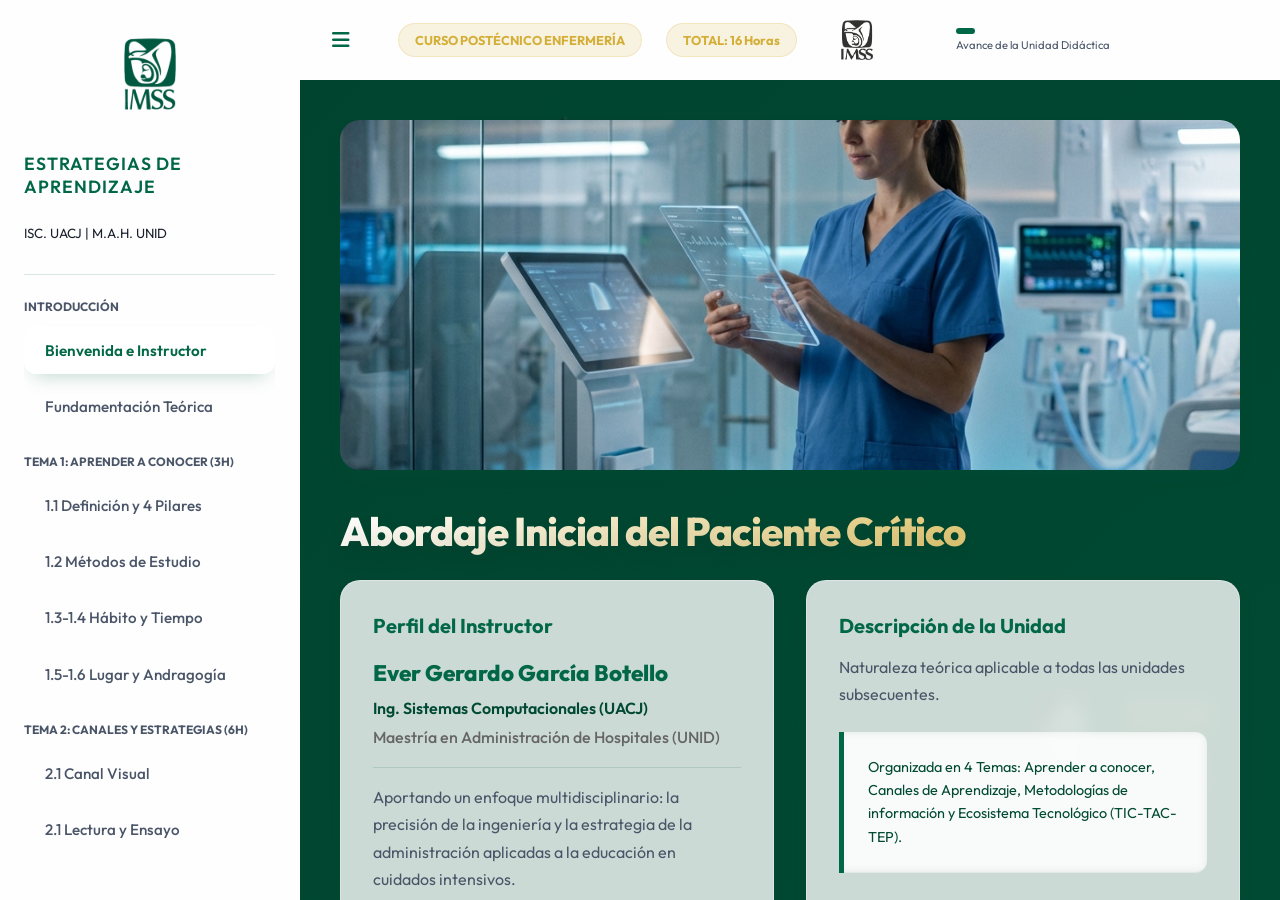
==== index.html @ ceddfb44 "Initial commit" ====
<!DOCTYPE html>
<html lang="es">

<head>
    <meta charset="UTF-8">
    <meta name="viewport" content="width=device-width, initial-scale=1.0">
    <title>Estrategias de Aprendizaje - IMSS - Ingeniería & Salud</title>
    <link rel="preconnect" href="https://fonts.googleapis.com">
    <link rel="preconnect" href="https://fonts.gstatic.com" crossorigin>
    <link href="https://fonts.googleapis.com/css2?family=Outfit:wght@300;400;500;600;700&display=swap" rel="stylesheet">
    <link rel="stylesheet" href="https://cdnjs.cloudflare.com/ajax/libs/font-awesome/6.5.1/css/all.min.css">
    <link rel="stylesheet" href="style.css">
</head>

<body>
    <div class="dashboard">
        <!-- Sidebar Navigation -->
        <aside>
            <div class="brand">
                <div style="margin-bottom: 1.5rem; text-align: center;">
                    <img src="assets/logoimss.png" alt="Logo IMSS" style="max-width: 100px; height: auto;">
                </div>
                <h2>Estrategias de Aprendizaje</h2>
                <small>ISC. UACJ | M.A.H. UNID</small>
            </div>
            <nav class="nav-menu">
                <div class="nav-group">
                    <span class="nav-group-title">Introducción</span>
                    <a href="#" class="nav-item active" onclick="showSection('welcome')">Bienvenida e Instructor</a>
                    <a href="#" class="nav-item" onclick="showSection('fundament')">Fundamentación Teórica</a>
                </div>

                <div class="nav-group">
                    <span class="nav-group-title">Tema 1: Aprender a Conocer (3h)</span>
                    <a href="#" class="nav-item" onclick="showSection('t1-1')">1.1 Definición y 4 Pilares</a>
                    <a href="#" class="nav-item" onclick="showSection('t1-2')">1.2 Métodos de Estudio</a>
                    <a href="#" class="nav-item" onclick="showSection('t1-3')">1.3-1.4 Hábito y Tiempo</a>
                    <a href="#" class="nav-item" onclick="showSection('t1-5')">1.5-1.6 Lugar y Andragogía</a>
                </div>

                <div class="nav-group">
                    <span class="nav-group-title">Tema 2: Canales y Estrategias (6h)</span>
                    <a href="#" class="nav-item" onclick="showSection('t2-1')">2.1 Canal Visual</a>
                    <a href="#" class="nav-item" onclick="showSection('t2-1-reading')">2.1 Lectura y Ensayo</a>
                    <a href="#" class="nav-item" onclick="showSection('t2-2')">2.2 Canal Auditivo</a>
                    <a href="#" class="nav-item" onclick="showSection('t2-3')">2.3 Canal Kinestésico</a>
                </div>

                <div class="nav-group">
                    <span class="nav-group-title">Tema 3: Metodologías (3h)</span>
                    <a href="#" class="nav-item" onclick="showSection('t3-1')">3.1 - 3.3 PQRST, PNI, SQA</a>
                    <a href="#" class="nav-item" onclick="showSection('t3-4')">3.4 - 3.5 Organizadores</a>
                </div>

                <div class="nav-group">
                    <span class="nav-group-title">Tema 4: Tecnologías (4h)</span>
                    <a href="#" class="nav-item" onclick="showSection('t4-1')">4.1 TIC: Infraestructura</a>
                    <a href="#" class="nav-item" onclick="showSection('t4-2')">4.2 TAC: Conocimiento</a>
                    <a href="#" class="nav-item" onclick="showSection('t4-3')">4.3 TEP: Participación</a>
                </div>

                <div class="nav-group">
                    <span class="nav-group-title">Finalización</span>
                    <a href="#" class="nav-item" onclick="showSection('evaluation')">Evaluación Final</a>
                </div>
            </nav>
        </aside>

        <!-- Top Header -->
        <header>
            <div class="header-meta">
                <button class="toggle-btn" onclick="toggleSidebar()" title="Ocultar Menú">
                    <i class="fas fa-bars"></i>
                </button>
                <span class="badge">CURSO POSTÉCNICO ENFERMERÍA</span>
                <span class="badge">TOTAL: 16 Horas</span>
                <img src="assets/logoimssnegro.png" alt="IMSS" style="height: 40px; margin-left: 1rem; opacity: 0.9;">
            </div>
            <div class="progress-container">
                <div id="main-progress-bar" class="progress-bar"></div>
                <small class="progress-label">Avance de la Unidad Didáctica</small>
            </div>
        </header>

        <!-- Main Content Area -->
        <main>
            <img src="assets/arribaizquierda.png" class="bg-decoration bg-top-left" alt="">
            <img src="assets/abajoderecha.png" class="bg-decoration bg-bottom-right" alt="">
            <!-- SECTION: Welcome -->
            <section id="welcome" class="content-section active">
                <img src="assets/critical_care_hero_1771818873372.png" class="hero-img" alt="Enfermería Crítica">
                <h1>Abordaje Inicial del Paciente Crítico</h1>
                <div class="grid-2">
                    <div class="card">
                        <h3>Perfil del Instructor</h3>
                        <p style="font-size: 1.4rem; color: var(--primary); font-weight: 800; margin-bottom: 0.2rem;">
                            Ever Gerardo García Botello</p>
                        <p
                            style="font-size: 1rem; color: var(--primary-dark); font-weight: 600; margin-bottom: 0.1rem;">
                            Ing. Sistemas Computacionales (UACJ)</p>
                        <p style="font-size: 1rem; color: var(--secondary); font-weight: 500;">Maestría en
                            Administración de Hospitales (UNID)</p>
                        <hr style="margin: 1rem 0; border: 0; border-top: 1px solid var(--border);">
                        <p>Aportando un enfoque multidisciplinario: la precisión de la ingeniería y la estrategia de la
                            administración aplicadas a la educación en cuidados intensivos.</p>
                        <ul class="check-list">
                            <li>Optimización de sistemas de aprendizaje.</li>
                            <li>Gestión estratégica de recursos educativos.</li>
                            <li>Liderazgo en innovación tecnológica hospitalaria.</li>
                        </ul>
                        <hr style="margin: 1rem 0; border: 0; border-top: 1px solid var(--border);">
                        <h4 style="color: var(--primary); margin-bottom: 0.5rem; font-size: 0.9rem;">ENTRENAMIENTOS
                            ESPECIALES:</h4>
                        <ul class="check-list" style="font-size: 0.85rem;">
                            <li>Diplomado en administracion de proyectos <strong>WISTRON</strong>.</li>
                            <li>Curso de programación de video juegos en <strong>XNA (C#)</strong>.</li>
                            <li>Certificación en fundamentos de <strong>ITIL</strong>.</li>
                        </ul>
                    </div>
                    <div class="card">
                        <h3>Descripción de la Unidad</h3>
                        <p>Naturaleza teórica aplicable a todas las unidades subsecuentes.</p>
                        <div class="info-block" style="font-size: 0.9rem;">
                            Organizada en 4 Temas: Aprender a conocer, Canales de Aprendizaje, Metodologías de
                            información y Ecosistema Tecnológico (TIC-TAC-TEP).
                        </div>
                        <ul class="check-list">
                            <li>Eje Curricular: Metodológico</li>
                            <li>Horas Totales: 16 Horas</li>
                            <li>Nivel: I - Novato</li>
                        </ul>
                    </div>
                </div>
            </section>

            <!-- SECTION: Fundamentation -->
            <section id="fundament" class="content-section">
                <h1>Fundamentación Pedagógica</h1>
                <div class="grid-2">
                    <div class="card">
                        <h3>Educación por Competencias</h3>
                        <span class="concept-tag">Cognitivo</span> <span class="concept-tag">Metacognitivo</span> <span
                            class="concept-tag">Emocional</span>
                        <p>González y Wagenaar (2020) proponen que este enfoque permite al estudiante:</p>
                        <ul>
                            <li><strong>Adquirir teoría sólida.</strong></li>
                            <li><strong>Desarrollar habilidades prácticas.</strong></li>
                            <li><strong>Fomentar actitudes ante situaciones reales.</strong></li>
                        </ul>
                    </div>
                    <div class="card">
                        <h3>Estrategias Dinámicas</h3>
                        <p>El uso de ABP (Aprendizaje Basado en Problemas) y Aprendizaje Colaborativo:</p>
                        <div class="example-box">
                            "Fomentan la participación activa para un aprendizaje más profundo y significativo." -
                            Michaelsen et al. (2021)
                        </div>
                    </div>
                </div>
                <div class="card">
                    <h3>Tecnología y Entorno</h3>
                    <p>Anderson y Dron (2019) destacan la flexibilidad y acceso a recursos mediante e-learning. Dewey
                        (2017) resalta que el respeto y la confianza entre docente-alumno son la base de la motivación.
                    </p>
                </div>
            </section>

            <!-- SECTION: Tema 1.1 -->
            <section id="t1-1" class="content-section">
                <span class="badge"><i class="fas fa-bookmark"></i> Tema 1.1</span>
                <h1>Aprender a Conocer en Enfermería</h1>
                <div class="info-block">
                    <strong>¿Qué es esto para nosotros?</strong> Es como cuando aprendes un nuevo protocolo de RCP: no
                    solo memorizas el algoritmo, sino que entiendes por qué haces cada compresión. Es
                    <strong>autorregular</strong> tu aprendizaje para ser siempre el mejor en tu turno.
                </div>

                <img src="assets/nursing_team_collaboration.png" class="hero-img" alt="Colaboración en Enfermería">

                <div class="subtopic-header">Los Pilares del Cuidado (Delors / UNESCO)</div>
                <div class="grid-2">
                    <div class="card">
                        <h4><i class="fas fa-brain"></i> Aprender a Conocer</h4>
                        <p><strong>Concepto:</strong> Consiste en adquirir los instrumentos de la comprensión y el
                            dominio del saber mismo (aprender a aprender).</p>
                        <div class="info-block" style="font-size: 0.85rem; padding: 1rem; margin-top: 1rem;">
                            <strong><i class="fas fa-stethoscope"></i> Ejemplo:</strong> No solo memorizar dosis, sino
                            entender la farmacocinética para predecir interacciones y prevenir eventos adversos en
                            polifarmacia.
                        </div>
                    </div>
                    <div class="card">
                        <h4><i class="fas fa-hand-holding-medical"></i> Aprender a Hacer</h4>
                        <p><strong>Concepto:</strong> Capacitación para hacer frente a situaciones complejas y trabajar
                            en equipo en contextos laborales variables.</p>
                        <div class="info-block" style="font-size: 0.85rem; padding: 1rem; margin-top: 1rem;">
                            <strong><i class="fas fa-syringe"></i> Ejemplo:</strong> Dominar la destreza técnica para la
                            aspiración de secreciones en circuito cerrado manteniendo la estabilidad hemodinámica.
                        </div>
                    </div>
                    <div class="card">
                        <h4><i class="fas fa-heart"></i> Aprender a Ser</h4>
                        <p><strong>Concepto:</strong> Desarrollo pleno de la personalidad, autonomía de juicio y
                            responsabilidad personal en el actuar profesional.</p>
                        <div class="info-block" style="font-size: 0.85rem; padding: 1rem; margin-top: 1rem;">
                            <strong><i class="fas fa-user-shield"></i> Ejemplo:</strong> Actuar con ética y abogar por
                            el bienestar del paciente ante dilemas de encarnizamiento terapéutico en la UCI.
                        </div>
                    </div>
                    <div class="card">
                        <h4><i class="fas fa-users"></i> Aprender a Vivir Juntos</h4>
                        <p><strong>Concepto:</strong> Fomentar el descubrimiento del otro y la participación en
                            proyectos comunes basados en la comprensión mutua.</p>
                        <div class="info-block" style="font-size: 0.85rem; padding: 1rem; margin-top: 1rem;">
                            <strong><i class="fas fa-hands-helping"></i> Ejemplo:</strong> Liderazgo y comunicación
                            efectiva en el equipo de respuesta rápida durante un código rojo hospitalario.
                        </div>
                    </div>
                </div>
                <div class="example-box">
                    <strong><i class="fas fa-sync"></i> Ejemplo Cotidiano:</strong> Cuando un colega te enseña un
                    "truco" para fijar mejor una sonda. Ahí estás <em>Aprendiendo a Hacer</em> y <em>Viviendo
                        Juntos</em> simultáneamente.
                </div>
            </section>

            <!-- SECTION: Tema 1.2 -->
            <section id="t1-2" class="content-section">
                <img src="assets/nurse_studying_pomodoro.png" class="hero-img" alt="Estudio Eficiente">
                <h1>1.2 Métodos para Organizar tu Estudio</h1>
                <p>En el entorno hospitalario, la gestión del tiempo es una competencia crítica. Estos métodos no solo
                    organizan tus tareas, sino que optimizan tu neuroplasticidad y retención de información.</p>

                <div class="grid-2">
                    <div class="card">
                        <h3><i class="fas fa-stopwatch"></i> Técnica Pomodoro (Cirillo, 1980)</h3>
                        <p><strong>Concepto:</strong> Método de gestión del tiempo que utiliza un temporizador para
                            dividir el trabajo en intervalos enfocados, separados por pausas breves para mantener la
                            agilidad mental.</p>
                        <p>Basada en la idea de que el cerebro mantiene un enfoque óptimo en bloques cortos. Ayuda a
                            combatir la <strong>fatiga mental</strong> en guardias largas.</p>
                        <ul class="check-list">
                            <li><strong>Sesión de Foco (25 min):</strong> Inmersión total en un solo tema (Ej:
                                Farmacodinámica).</li>
                            <li><strong>Descanso Táctico (5 min):</strong> Desconexión cognitiva para consolidar lo
                                aprendido.</li>
                            <li><strong>Ciclo Largo:</strong> Tras 4 pomodoros, toma 20-30 min. Esto previene el
                                <em>burnout</em> académico.
                            </li>
                        </ul>
                    </div>
                    <div class="card">
                        <h3><i class="fas fa-clipboard-list"></i> Sistema Kanban (Toyota/Anderson)</h3>
                        <p><strong>Concepto:</strong> Herramienta visual de gestión de tareas que permite rastrear el
                            progreso de un proyecto dividiéndolo en etapas claras (Por hacer, En proceso, Listo),
                            evitando la sobrecarga cognitiva.</p>
                        <p>Un método visual para gestionar el flujo de trabajo. Te permite ver el "cuello de botella" de
                            tu aprendizaje.</p>
                        <div class="kanban-board">
                            <div class="kanban-col kanban-todo">POR HACER<br><small>Temas pendientes</small></div>
                            <div class="kanban-col kanban-doing">EN CURSO<br><small>Lectura activa</small></div>
                            <div class="kanban-col kanban-done">FINALIZADO<br><small>Autoevaluado</small></div>
                        </div>
                        <p style="margin-top: 1rem; font-size: 0.85rem; font-style: italic;">Principio clave: "Deja de
                            empezar y empieza a terminar".</p>
                    </div>
                </div>

                <div class="card" style="margin-top: 2rem;">
                    <h3><i class="fas fa-pen-nib"></i> Método Cornell (Walter Pauk): Notas de Alto Rendimiento</h3>
                    <p><strong>Concepto:</strong> Formato estructurado de toma de apuntes que divide la hoja en tres
                        secciones clave para organizar el conocimiento, facilitar el repaso y generar síntesis crítica.
                    </p>
                    <p>No es solo tomar dictado; es un sistema de <strong>procesamiento profundo</strong> de la
                        información, ideal para Guías de Práctica Clínica.</p>
                    <div class="grid-2">
                        <div class="info-block">
                            <strong>1. Columna de Pistas (Cues):</strong> Anota palabras clave o preguntas que podrías
                            encontrar en el examen. <br>
                            <strong>2. Área de Notas:</strong> Durante la clase o lectura, registra ideas principales
                            usando diagramas o abreviaturas.<br>
                            <strong>3. Resumen (Summary):</strong> Al final, sintetiza en 3 líneas lo más vital. Si
                            puedes explicarlo simple, lo entendiste.
                        </div>
                        <div class="example-box">
                            <strong><i class="fas fa-user-md"></i> Aplicación Clínica:</strong> Usa Cornell para
                            documentar casos complejos. Te obliga a separar los signos vitales (datos) de la sospecha
                            diagnóstica (conclusión).
                        </div>
                    </div>
                </div>
            </section>

            <section id="t1-3" class="content-section">
                <span class="badge"><i class="fas fa-history"></i> Tema 1.3 - 1.4</span>
                <h1>Hábito de Estudio y Gestión del Tiempo</h1>

                <div class="grid-2">
                    <div class="card">
                        <h3><i class="fas fa-redo"></i> 1.3 La Arquitectura del Hábito</h3>
                        <p><strong>Concepto:</strong> Un hábito es un comportamiento automatizado que se repite de forma
                            constante ante una señal específica, permitiendo al cerebro liberar recursos cognitivos para
                            tareas críticas y complejas.</p>
                        <p>Según Charles Duhigg (2012), un hábito no nace de la voluntad, sino de un <strong>Bucle
                                Neurológico</strong>:</p>
                        <div class="info-block">
                            <strong>1. Señal (Cue):</strong> Un recordatorio (Ej: Al terminar tu café).<br>
                            <strong>2. Rutina:</strong> La acción de estudiar (20 min de lectura).<br>
                            <strong>3. Recompensa:</strong> Sensación de dominio o un pequeño descanso.
                        </div>
                        <p>La <strong>autonomía</strong> en enfermería se basa en este bucle: convertir la actualización
                            en un acto reflejo, tan natural como el lavado de manos.</p>
                    </div>
                    <div class="card">
                        <h3><i class="fas fa-hourglass-half"></i> 1.4 Gestión del Tiempo Crítico</h3>
                        <p><strong>Concepto:</strong> Proceso de planeación y control consciente sobre el tiempo
                            dedicado a actividades específicas, con el fin de maximizar la eficiencia y la calidad de
                            los resultados profesionales.</p>
                        <p>No se trata de tener más tiempo, sino de gestionar prioridades. Aplicamos la <strong>Matriz
                                de Eisenhower</strong> al estudio:</p>
                        <table class="imss-table">
                            <tr>
                                <th>Urgente/Importante</th>
                                <th>No Urgente/Importante</th>
                            </tr>
                            <tr>
                                <td>Evaluaciones inmediatas.</td>
                                <td><strong>Estudio Preventivo</strong> (Crecimiento).</td>
                            </tr>
                        </table>
                        <p style="margin-top: 1rem;">El secreto del éxito en el Postécnico es pasar más tiempo en lo
                            <em>"No Urgente pero Importante"</em>.
                        </p>
                    </div>
                </div>

                <div class="card" style="margin-top: 2rem; border-left: 5px solid #e53e3e;">
                    <h3><i class="fas fa-shield-virus"></i> Disciplina vs Procrastinación</h3>
                    <p><strong>Concepto:</strong> La disciplina es el sistema que regula la acción orientada a objetivos
                        a largo plazo, mientras que la procrastinación es el retraso deliberado de tareas importantes a
                        pesar de conocer sus consecuencias negativas.</p>
                    <div class="grid-2">
                        <div>
                            <p>La <em>motivación</em> es volátil; la <em>disciplina</em> es el sistema que te sostiene
                                cuando el cansancio de la jornada pesa. </p>
                            <ul class="check-list">
                                <li><strong>Regla de los 5 Segundos (Mel Robbins):</strong> Si tienes un impulso de
                                    estudiar, actúa en 5-4-3-2-1 o tu cerebro matará la idea.</li>
                                <li><strong>Principio de Pareto (80/20):</strong> El 20% de lo que estudias (conceptos
                                    clave) generará el 80% de tu éxito clínico.</li>
                            </ul>
                        </div>
                        <div class="example-box">
                            <strong><i class="fas fa-brain"></i> El "Efecto Zeigarnik":</strong> El cerebro recuerda
                            mejor las tareas interrumpidas. Si dejas un tema "a medias", tu mente seguirá procesándolo,
                            facilitando el regreso al estudio.
                        </div>
                    </div>
                </div>
            </section>

            <section id="t1-5" class="content-section">
                <img src="assets/nursing_station_organization.png" class="hero-img"
                    alt="Estación de Enfermería Ordenada">
                <span class="badge"><i class="fas fa-couch"></i> Tema 1.5 - 1.6</span>
                <h1>Tu Entorno y la Ciencia del Aprendizaje Adulto</h1>

                <div class="subtopic-header">1.5 El Escenario del "Deep Work" (Cal Newport)</div>
                <div class="grid-2">
                    <div class="card">
                        <h3><i class="fas fa-lightbulb"></i> Ergonomía y Cognición</h3>
                        <p><strong>Concepto:</strong> Estudio de la interacción entre el ser humano y los elementos de
                            un sistema, optimizando el bienestar y el rendimiento cerebral mediante el diseño del
                            entorno físico.</p>
                        <p>Tu lugar de estudio es tu "unidad de cuidados intensivos" personal. Debe estar configurado
                            para el alto rendimiento:</p>
                        <ul class="check-list">
                            <li><strong>Iluminación (300-500 lux):</strong> Luz fría para mantener el cortisol bajo
                                control y evitar la somnolencia post-guardia.</li>
                            <li><strong>Higiene Sonora:</strong> Silencio o ruido blanco. Evita música con letra, ya que
                                compite con el <em>bucle fonológico</em> de tu memoria de trabajo.</li>
                            <li><strong>Temperatura (21-23°C):</strong> Un ambiente muy cálido induce letargo; uno frío
                                distrae el foco hacia la termorregulación.</li>
                        </ul>
                    </div>
                    <div class="card">
                        <h3><i class="fas fa-laptop-medical"></i> Minimalismo Digital</h3>
                        <p><strong>Concepto:</strong> Filosofía tecnológica enfocada en reducir el ruido digital y las
                            distracciones para centrar los recursos mentales en actividades de alto valor y
                            procesamiento profundo.</p>
                        <p>Elimina las "notificaciones de alarma" innecesarias. Tu celular debe estar en un plano visual
                            distinto al de tu material de estudio para evitar el <strong>costo de cambio de
                                contexto</strong>.</p>
                        <div class="info-block">
                            La fatiga visual se combate con la regla 20-20-20: cada 20 min, mira algo a 20 pies de
                            distancia por 20 segundos.
                        </div>
                    </div>
                </div>

                <div class="subtopic-header">1.6 Andragogía Clínica: El Modelo de Malcom Knowles</div>
                <div class="grid-2">
                    <div class="card">
                        <h3>Los 5 Supuestos de Knowles</h3>
                        <p><strong>Concepto:</strong> La andragogía es la disciplina que se ocupa del aprendizaje de los
                            adultos, reconociendo que poseen una motivación, experiencia y autonomía distintas a las de
                            los niños.</p>
                        <p>Como adulto en el sistema IMSS, tu aprendizaje se rige por:</p>
                        <ol>
                            <li><strong>Autoconcepto:</strong> Pasas de la dependencia a la dirección autónoma.</li>
                            <li><strong>Experiencia:</strong> Tu historial en el piso de medicina interna es tu mayor
                                recurso didáctico.</li>
                            <li><strong>Prisa por Aprender:</strong> Aprendes lo que necesitas para resolver un problema
                                de tu paciente HOY.</li>
                        </ol>
                    </div>
                    <div class="card">
                        <h3>Orientación al Problema</h3>
                        <p><strong>Concepto:</strong> Enfoque educativo donde el centro del aprendizaje no es el
                            contenido teórico aislado, sino la resolución de situaciones reales y el desarrollo de
                            competencias prácticas.</p>
                        <p>A diferencia de los niños (centrados en la materia), tú te centras en la
                            <strong>competencia</strong>. No estudias "Anatomía", estudias cómo esa anatomía explica el
                            choque hipovolémico de tu paciente.
                        </p>
                        <div class="example-box">
                            <strong><i class="fas fa-microscope"></i> Motivación Intrínseca:</strong> El deseo de ser el
                            enfermero más capaz del servicio supera cualquier incentivo externo.
                        </div>
                    </div>
                </div>

                <div class="assignment-card">
                    <h3><i class="fas fa-tasks"></i> Actividad de Aplicación 1: El Adulto que Aprende</h3>
                    <p><strong>Instrucción:</strong> Realizar un breve ensayo reflexivo (máximo 2 cuartillas) sobre cómo
                        tu experiencia previa en el área clínica ha facilitado u obstaculizado el aprendizaje de una
                        nueva técnica o protocolo institucional. Aplica al menos dos supuestos de Knowles en tu
                        análisis.</p>
                    <p><strong>Entregable:</strong> Documento PDF subido a la plataforma.</p>
                </div>
            </section>

            <!-- SECTION: Tema 2.1 -->
            <section id="t2-1" class="content-section">
                <img src="assets/learning_styles_visual_auditory_kinesthetic_1771818904425.png" class="hero-img"
                    alt="Canales">
                <h1>2.1 Canal Visual de Aprendizaje</h1>
                <div class="info-block"><strong>Meta:</strong> Identificar e implementar estrategias visuales para la
                    evaluación académica y profesional.</div>

                <div class="grid-2">
                    <div class="card">
                        <h3><i class="fas fa-image"></i> 2.1.1 Infografías</h3>
                        <p><strong>Concepto:</strong> Herramienta de comunicación visual que combina imágenes y textos
                            breves para simplificar la asimilación de datos complejos.</p>
                        <ul class="check-list">
                            <li><strong>Detalle:</strong> Utiliza jerarquía visual, iconos universales y una paleta de
                                colores limitada para no saturar la atención.</li>
                        </ul>
                        <div class="info-block" style="font-size: 0.85rem; padding: 1rem; margin-top: 1rem;">
                            <strong><i class="fas fa-kit-medical"></i> Ejemplo:</strong> Una infografía pegada en la
                            central de enfermería sobre los "Correctos en la Administración de Medicamentos".
                        </div>
                    </div>
                    <div class="card">
                        <h3><i class="fas fa-project-diagram"></i> 2.1.2 Mapas Mentales</h3>
                        <p><strong>Concepto:</strong> Técnica de organización radial basada en el funcionamiento
                            cerebral, conectando una idea central con ramas subordinadas.</p>
                        <ul class="check-list">
                            <li><strong>Detalle:</strong> Emplea colores para cada rama y palabras clave en lugar de
                                frases largas para favorecer la memoria fotográfica.</li>
                        </ul>
                        <div class="info-block" style="font-size: 0.85rem; padding: 1rem; margin-top: 1rem;">
                            <strong><i class="fas fa-brain"></i> Ejemplo:</strong> Mapa mental de la "Clasificación de
                            Soluciones Intravenosas" (Isotónicas, Hipotónicas, Hipertónicas).
                        </div>
                    </div>
                </div>

                <div class="grid-2" style="margin-top: 2rem;">
                    <div class="card">
                        <h3><i class="fas fa-random"></i> 2.1.3 Diagramas de Flujo</h3>
                        <p><strong>Concepto:</strong> Representación gráfica de un algoritmo o proceso secuencial,
                            facilitando la toma de decisiones estandarizadas.</p>
                        <ul class="check-list">
                            <li><strong>Detalle:</strong> Utiliza rombos para decisiones ("¿O2 < 90%?") y rectángulos
                                    para acciones definitivas.</li>
                        </ul>
                        <div class="info-block" style="font-size: 0.85rem; padding: 1rem; margin-top: 1rem;">
                            <strong><i class="fas fa-route"></i> Ejemplo:</strong> Algoritmo de atención inmediata para
                            un paciente con sospecha de Infarto Agudo al Miocardio (IAM).
                        </div>
                    </div>
                    <div class="card">
                        <h3><i class="fas fa-highlighter"></i> 2.1.4 - 2.1.6 Técnicas de Discriminación</h3>
                        <p><strong>Concepto (Subrayado):</strong> Selección visual de las ideas fundamentales de un
                            texto para optimizar el tiempo de repaso futuro.</p>
                        <p><strong>Concepto (Resumen):</strong> Síntesis escrita que condensa la información relevante
                            manteniendo la fidelidad al autor original.</p>
                        <div class="info-block" style="font-size: 0.85rem; padding: 1rem; margin-top: 1rem;">
                            <strong><i class="fas fa-vial"></i> Ejemplo:</strong> Subrayar con colores (p. ej. rojo para
                            valores de laboratorio críticos) una GPC sobre manejo de Insuficiencia Renal.
                        </div>
                    </div>
                </div>
            </section>

            <!-- SECTION: Tema 2.1 Reading/Essay -->
            <section id="t2-1-reading" class="content-section">
                <h1>2.1 Tipos de Lectura y Ensayo</h1>
                <div class="subtopic-header">2.1.7 Tipos de Lectura</div>
                <div class="grid-2">
                    <div class="card">
                        <h4>Lectura de Comprensión</h4>
                        <p><strong>Concepto:</strong> Nivel de procesamiento donde se extrae el significado literal y se
                            identifica la idea principal del texto.</p>
                        <ul class="check-list">
                            <li><strong>Detalle:</strong> Requiere vocabulario técnico y atención sostenida en la
                                estructura lógica del autor.</li>
                        </ul>
                        <div class="info-block" style="font-size: 0.85rem; padding: 1rem; margin-top: 1rem;">
                            <strong><i class="fas fa-search"></i> Ejemplo:</strong> Leer una indicación médica compleja
                            y entender exactamente la dosis y vía sin errores.
                        </div>
                    </div>
                    <div class="card">
                        <h4>Lectura Crítica</h4>
                        <p><strong>Concepto:</strong> Proceso analítico y evaluativo que cuestiona la validez, el sesgo
                            y la relevancia de la información presentada.</p>
                        <ul class="check-list">
                            <li><strong>Detalle:</strong> Vital para la "Enfermería Basada en Evidencia" (EBE),
                                contrastando resultados de distintos estudios.</li>
                        </ul>
                        <div class="info-block" style="font-size: 0.85rem; padding: 1rem; margin-top: 1rem;">
                            <strong><i class="fas fa-balance-scale"></i> Ejemplo:</strong> Analizar un nuevo protocolo
                            de curación y decidir si es aplicable a tu unidad bajo criterios científicos.
                        </div>
                    </div>
                </div>

                <div class="subtopic-header">2.1.8 El Ensayo Académico</div>
                <div class="card">
                    <p><strong>Concepto:</strong> Composición escrita en prosa que propone una postura personal
                        fundamentada sobre un tema clínico o social.</p>
                    <div class="grid-2">
                        <div class="info-block">
                            <strong>Estructura Vital:</strong><br>
                            1. <strong>Introducción:</strong> El "Qué" y la Tesis.<br>
                            2. <strong>Desarrollo:</strong> El "Por qué" (Argumentos).<br>
                            3. <strong>Conclusión:</strong> El "Para qué" (Sustento final).
                        </div>
                        <div class="example-box">
                            <strong><i class="fas fa-file-pen"></i> Ejemplo de TEMA:</strong> "El impacto de la
                            humanización del cuidado en pacientes críticos: Una perspectiva desde el IMSS".
                        </div>
                    </div>
                </div>
            </section>

            <!-- SECTION: Tema 2.2 -->
            <section id="t2-2" class="content-section">
                <h1>2.2 Canal Auditivo de Aprendizaje</h1>
                <div class="grid-2">
                    <div class="card">
                        <h3><i class="fas fa-volume-up"></i> 2.2.1 - 2.2.2 Audio y Voz</h3>
                        <p><strong>Concepto:</strong> Procesamiento de información a través del sistema auditivo,
                            esencial para la retención mediante la escucha activa y la verbalización de ideas.</p>
                        <ul class="check-list">
                            <li><strong>Detalle:</strong> Involucra la grabación de clases, el uso de podcasts
                                especializados y la lectura en voz alta para activar el bucle fonológico de la memoria.
                            </li>
                        </ul>
                        <div class="info-block" style="font-size: 0.85rem; padding: 1rem; margin-top: 1rem;">
                            <strong><i class="fas fa-headphones"></i> Ejemplo:</strong> Escuchar un podcast sobre
                            "Farmacología en Urgencias" durante el trayecto al hospital para una asimilación
                            pasiva-activa.
                        </div>
                    </div>
                    <div class="card">
                        <h3><i class="fas fa-comments"></i> 2.2.3 - 2.2.4 Debate y Metáforas</h3>
                        <p><strong>Concepto:</strong> Consolidación de conocimientos mediante el intercambio dialéctico
                            y la analogía para traducir conceptos abstractos a contextos conocidos.</p>
                        <ul class="check-list">
                            <li><strong>Detalle:</strong> Dinámicas de grupo donde se cuestionan posturas y se crean
                                comparaciones creativas (ej. "La célula es como una pequeña ciudad").</li>
                        </ul>
                        <div class="info-block" style="font-size: 0.85rem; padding: 1rem; margin-top: 1rem;">
                            <strong><i class="fas fa-exchange-alt"></i> Ejemplo:</strong> Debatir la aplicación de una
                            nueva técnica de vendaje en el enlace de turno, usando una metáfora profesional.
                        </div>
                    </div>
                </div>
                <div class="card" style="margin-top: 2rem;">
                    <h3><i class="fas fa-puzzle-piece"></i> 2.2.5 Nemotecnias</h3>
                    <p><strong>Concepto:</strong> Estrategias de asociación mental que facilitan el almacenamiento y
                        recuperación de grandes cantidades de datos técnicos y secuencias.</p>
                    <div class="example-box">
                        <strong><i class="fas fa-lightbulb"></i> Acrónimos Clínicos:</strong> Ej: <strong>PQRST</strong>
                        (Provoca, Qualidad, Región, Severidad, Tiempo) para la evaluación del dolor en el paciente.
                    </div>
                </div>
            </section>

            <!-- SECTION: Tema 2.3 -->
            <section id="t2-3" class="content-section">
                <h1>2.3 Canal Kinestésico y Social</h1>
                <div class="grid-2">
                    <div class="card">
                        <h3><i class="fas fa-theater-masks"></i> 2.3.1 - 2.3.2 Dramatización</h3>
                        <p><strong>Concepto:</strong> Aprendizaje a través de la experiencia física y social, recreando
                            situaciones reales para practicar respuestas técnicas y emocionales.</p>
                        <ul class="check-list">
                            <li><strong>Detalle:</strong> El sociodrama aborda el lado humano, mientras que el
                                Role-playing se enfoca en la ejecución de protocolos bajo estrés.</li>
                        </ul>
                        <div class="info-block" style="font-size: 0.85rem; padding: 1rem; margin-top: 1rem;">
                            <strong><i class="fas fa-heart-pulse"></i> Ejemplo:</strong> Role-playing de un "Código
                            Rojo" para entrenar la comunicación asertiva y el liderazgo entre el equipo de enfermería.
                        </div>
                    </div>
                    <div class="card">
                        <h3><i class="fas fa-brain"></i> 2.3.3 Gimnasia Cerebral</h3>
                        <p><strong>Concepto:</strong> Serie de ejercicios físicos y cognitivos que estimulan la
                            neuroconectividad entre hemisferios para optimizar el foco y reducir el cortisol.</p>
                        <ul class="check-list">
                            <li><strong>Detalle:</strong> Basado en el método de Paul Dennison. Ejercicios como el
                                "Gateo Cruzado" mejoran la lectura y la coordinación fina.</li>
                        </ul>
                        <div class="info-block" style="font-size: 0.85rem; padding: 1rem; margin-top: 1rem;">
                            <strong><i class="fas fa-gauge-high"></i> Ejemplo:</strong> Realizar 1 minuto de gimnasia
                            cerebral antes de entrar a una cirugía compleja para centrar la atención.
                        </div>
                    </div>
                </div>
                <div class="card" style="margin-top: 2rem;">
                    <h3><i class="fas fa-users-gear"></i> Estrategias de Colaboración</h3>
                    <p><strong>Concepto:</strong> Metodologías grupales que aprovechan la inteligencia colectiva para la
                        resolución de problemas y la toma de decisiones clínicas compartidas.</p>
                    <div class="grid-2">
                        <div class="info-block">
                            <strong>Lluvia de Ideas:</strong> Generación libre de soluciones ante un problema de gestión
                            o cuidado de enfermería.
                        </div>
                        <div class="info-block">
                            <strong>Discusión Guiada:</strong> Análisis profundo de un caso clínico complejo coordinado
                            por un experto o facilitador.
                        </div>
                    </div>
                </div>

                <div class="assignment-card">
                    <h3><i class="fas fa-video"></i> Actividad de Aplicación 2: Simulación de Liderazgo</h3>
                    <p><strong>Instrucción:</strong> En equipos de 3 personas, grabar un video (3-5 min) realizando la
                        simulación de un protocolo crítico (ej. Recepción de paciente en choque). El video debe iniciar
                        con una técnica de 1 minuto de "Gimnasia Cerebral" para preparar al equipo.</p>
                    <p><strong>Entregable:</strong> Enlace a video (Drive/YouTube) o archivo MP4.</p>
                </div>
            </section>

            <!-- SECTION: Tema 3.1 -->
            <section id="t3-1" class="content-section">
                <h1>Tema 3: Metodologías de Procesamiento</h1>
                <div class="grid-2">
                    <div class="card">
                        <h3><i class="fas fa-list-ol"></i> 3.1 Método PQRST (Thomas y Robinson)</h3>
                        <p><strong>Concepto:</strong> Técnica de estudio autogestionada diseñada para mejorar la
                            comprensión lectora y la retención de información técnica mediante un proceso de cinco
                            pasos lógicos.</p>
                        <ul class="check-list" style="font-size: 0.85rem;">
                            <li><strong>P (Preview):</strong> Inspección rápida de títulos y gráficos.</li>
                            <li><strong>Q (Question):</strong> Transformar títulos en preguntas guía.</li>
                            <li><strong>R (Read):</strong> Lectura activa para responder las preguntas.</li>
                            <li><strong>S (State):</strong> Auto-explicación de lo leído en voz alta.</li>
                            <li><strong>T (Test):</strong> Autoevaluación final sin consultar el texto.</li>
                        </ul>
                        <div class="info-block" style="font-size: 0.85rem; padding: 1rem; margin-top: 1rem;">
                            <strong><i class="fas fa-user-nurse"></i> Ejemplo:</strong> Usar PQRST para estudiar un
                            nuevo manual de "Ventilación Mecánica"; primero miras las gráficas (P) y te preguntas
                            cómo afecta el PEEP (Q).
                        </div>
                    </div>
                    <div class="card">
                        <h3><i class="fas fa-balance-scale"></i> 3.2 Cuadro PNI (Edward de Bono)</h3>
                        <p><strong>Concepto:</strong> Estrategia de pensamiento crítico que obliga a valorar una
                            idea o situación desde tres ángulos distintos, evitando juicios precipitados.</p>
                        <div class="info-block">
                            <strong>P (Positivo):</strong> Beneficios y fortalezas.<br>
                            <strong>N (Negativo):</strong> Riesgos y debilidades.<br>
                            <strong>I (Interesante):</strong> Curiosidades o potencial futuro.
                        </div>
                        <div class="info-block"
                            style="font-size: 0.85rem; padding: 1rem; margin-top: 1rem; background: rgba(212, 175, 55, 0.1);">
                            <strong><i class="fas fa-lightbulb"></i> Aplicación:</strong> Realizar un PNI sobre la
                            implementación de un nuevo formato de registros electrónicos en el hospital.
                        </div>
                    </div>
                </div>

                <div class="card" style="margin-top: 2rem;">
                    <h3><i class="fas fa-table"></i> 3.3 Cuadro S.Q.A.</h3>
                    <p><strong>Concepto:</strong> Herramienta metacognitiva que vincula los conocimientos previos
                        con los nuevos objetivos de aprendizaje, cerrando el proceso con una reflexión de lo
                        asimilado.</p>
                    <table class="imss-table">
                        <thead>
                            <tr>
                                <th>S (Sé) - Conocimientos Previos</th>
                                <th>Q (Quiero) - Objetivos</th>
                                <th>A (Aprendí) - Logros</th>
                            </tr>
                        </thead>
                        <tbody>
                            <tr>
                                <td style="font-size: 0.8rem; font-style: italic;">"Sé que el potasio alto es
                                    peligroso..."</td>
                                <td style="font-size: 0.8rem; font-style: italic;">"Quiero saber cómo tratar la
                                    hiperkalemia..."</td>
                                <td style="font-size: 0.8rem; font-style: italic;">"Aprendí el protocolo de cambio
                                    polarizante..."</td>
                            </tr>
                        </tbody>
                    </table>
                    <p style="margin-top: 1rem; font-size: 0.85rem; font-style: italic;"><strong>Nota:</strong> El
                        S.Q.A. es vital al inicio de cada rotación clínica para enfocar el esfuerzo de estudio.</p>
                </div>
            </section>

            <!-- SECTION: Tema 3.4-3.5 -->
            <section id="t3-4" class="content-section">
                <h1>3.4-3.5 Organizadores de Información</h1>
                <div class="grid-2">
                    <div class="card">
                        <h3><i class="fas fa-folder-tree"></i> 3.4 Cuadros Sinópticos y Comparativos</h3>
                        <p><strong>Concepto (Sinóptico):</strong> Resumen esquemático que utiliza "llaves" para
                            organizar ideas de lo general a lo particular, permitiendo una visión de conjunto del tema.
                        </p>
                        <p><strong>Concepto (Comparativo):</strong> Matriz que permite identificar semejanzas y
                            diferencias entre dos o más elementos de estudio.</p>
                        <div class="info-block" style="font-size: 0.85rem; padding: 1rem; margin-top: 1rem;">
                            <strong><i class="fas fa-object-group"></i> Ejemplo:</strong> Cuadro comparativo entre
                            "Choque Hipovolémico" y "Choque Cardiogénico" (Fisiopatología vs. Tratamiento).
                        </div>
                    </div>
                    <div class="card">
                        <h3><i class="fas fa-diagram-project"></i> 3.5 Mapas Conceptuales</h3>
                        <p><strong>Concepto:</strong> Joseph Novak. Red de conceptos conectados mediante palabras de
                            enlace que expresan proposiciones y relaciones jerárquicas complejas.</p>
                        <ul class="check-list">
                            <li><strong>Detalle:</strong> Se diferencia del mapa mental en que su estructura es
                                jerárquica (arriba-abajo) y usa conectores lógicos ("es un", "produce", "afecta").</li>
                        </ul>
                        <div class="info-block" style="font-size: 0.85rem; padding: 1rem; margin-top: 1rem;">
                            <strong><i class="fas fa-network-wired"></i> Ejemplo:</strong> Mapa conceptual del "Sistema
                            Renina-Angiotensina-Aldosterona" para entender la regulación de la TA.
                        </div>
                    </div>
                </div>

                <div class="assignment-card">
                    <h3><i class="fas fa-diagram-project"></i> Actividad de Aplicación 3: Ingeniería del Conocimiento
                    </h3>
                    <p><strong>Instrucción:</strong> Elaborar un Mapa Conceptual jerárquico (estilo Novak) sobre una
                        patología de alta prevalencia en su servicio. Debe incluir al menos 10 conceptos interconectados
                        con palabras de enlace lógicas.</p>
                    <p><strong>Entregable:</strong> Imagen (PNG/JPG) o PDF del mapa conceptual.</p>
                </div>
            </section>

            <!-- SECTION: Tema 4.1 -->
            <section id="t4-1" class="content-section">
                <img src="assets/med_tech_future_education_1771818917365.png" class="hero-img" alt="Tecnología">
                <h1>4.1 TIC: Infraestructura de la Información</h1>
                <div class="grid-2">
                    <div class="card">
                        <h3><i class="fas fa-microchip"></i> 4.1.1 - 4.1.3 Fundamentos de las TIC</h3>
                        <p><strong>Concepto:</strong> Tecnologías de la Información y Comunicación; conjunto de
                            recursos, herramientas y programas que se utilizan para procesar, administrar y compartir la
                            información.</p>
                        <ul class="check-list">
                            <li><strong>Detalle:</strong> Hardware (dispositivos móviles, PC) y conectividad (Internet,
                                redes 5G) que habilitan el acceso al saber universal.</li>
                        </ul>
                        <div class="info-block" style="font-size: 0.85rem; padding: 1rem; margin-top: 1rem;">
                            <strong><i class="fas fa-server"></i> Ejemplo:</strong> El uso de una tablet en sala para
                            consultar rápidamente el vademécum o la GPC vigente.
                        </div>
                    </div>
                    <div class="card">
                        <h3><i class="fas fa-cloud"></i> 4.1.4 - 4.1.5 Comunicación y Nube</h3>
                        <p><strong>Concepto:</strong> Servicios de almacenamiento y gestión de procesos externos al
                            dispositivo local, permitiendo la portabilidad y seguridad de la información académica.</p>
                        <ul class="check-list">
                            <li><strong>Detalle:</strong> Uso de Google Drive, OneDrive o iCloud para respaldar tareas y
                                protocolos, garantizando que el material esté disponible en cualquier guardia.</li>
                        </ul>
                        <div class="info-block" style="font-size: 0.85rem; padding: 1rem; margin-top: 1rem;">
                            <strong><i class="fas fa-upload"></i> Ejemplo:</strong> Subir tus resúmenes de estudio a la
                            nube para repasarlos desde tu celular durante un tiempo muerto en la unidad.
                        </div>
                    </div>
                </div>
            </section>

            <!-- SECTION: Tema 4.2 -->
            <section id="t4-2" class="content-section">
                <h1>4.2 TAC: Tecnologías de Aprendizaje y Conocimiento</h1>
                <p>Uso pedagógico de las herramientas digitales.</p>
                <div class="grid-2">
                    <div class="card">
                        <h4><i class="fas fa-graduation-cap"></i> 4.2.2 - 4.2.4 Realidad e Interacción</h4>
                        <p><strong>Concepto:</strong> Uso pedagógico de las TIC donde la tecnología se subordina al
                            aprendizaje, convirtiéndose en un vehículo del conocimiento y no solo en un medio.</p>
                        <ul class="check-list">
                            <li><strong>Detalle:</strong> Incluye Realidad Aumentada (AR) para anatomía 3D y
                                gamificación (Kahoot) para autoevaluación lúdica.</li>
                        </ul>
                        <div class="info-block" style="font-size: 0.85rem; padding: 1rem; margin-top: 1rem;">
                            <strong><i class="fas fa-vr-cardboard"></i> Ejemplo:</strong> Usar una App de realidad
                            aumentada para visualizar el sistema circulatorio antes de una práctica de punción.
                        </div>
                    </div>
                    <div class="card">
                        <h4><i class="fas fa-robot"></i> 4.2.7 - 4.2.9 IA y Plataformas</h4>
                        <p><strong>Concepto:</strong> Aplicación de algoritmos y sistemas digitales para personalizar el
                            aprendizaje y gestionar entornos virtuales de enseñanza-aprendizaje (LMS).</p>
                        <ul class="check-list">
                            <li><strong>Detalle:</strong> Moodle, Classroom y simuladores clínicos que permiten
                                practicar procedimientos en entornos seguros y controlados.</li>
                        </ul>
                        <div class="info-block" style="font-size: 0.85rem; padding: 1rem; margin-top: 1rem;">
                            <strong><i class="fas fa-laptop-code"></i> Ejemplo:</strong> Practicar la dosificación de
                            aminas en un simulador digital antes de enfrentarse a la situación real por primera vez.
                        </div>
                    </div>
                </div>
                <div class="info-block accent">
                    "La evaluación digital educativa es un reto constante." - Demera et al. (2023).
                </div>
            </section>

            <!-- SECTION: Tema 4.3 -->
            <section id="t4-3" class="content-section">
                <h1>4.3 TEP: Empoderamiento y Participación</h1>
                <div class="grid-2">
                    <div class="card">
                        <h3><i class="fas fa-mobile-screen"></i> 4.3.1 Ambientes Virtuales (AVA)</h3>
                        <p><strong>Concepto:</strong> Tecnologías para el Empoderamiento y la Participación; el uso de
                            herramientas digitales para incidir en la realidad, crear comunidad y profesionalizar el
                            saber.</p>
                        <ul class="check-list">
                            <li><strong>E-learning / B-learning:</strong> Modalidades que permiten la formación continua
                                a pesar de las cargas laborales del IMSS.</li>
                        </ul>
                        <div class="info-block" style="font-size: 0.85rem; padding: 1rem; margin-top: 1rem;">
                            <strong><i class="fas fa-users-viewfinder"></i> Ejemplo:</strong> Participar en grupos de
                            investigación en redes profesionales o publicar hallazgos en blogs especializados.
                        </div>
                    </div>
                    <div class="card">
                        <h3><i class="fas fa-quote-right"></i> 4.4 El Rigor del APA (7ma Ed.)</h3>
                        <p><strong>Concepto:</strong> Sistema de citación y referenciación que garantiza la integridad
                            académica y el reconocimiento de la autoría intelectual en la producción científica.</p>
                        <ul class="check-list">
                            <li><strong>Detalle:</strong> Es la norma estándar para el Postécnico, asegurando que tus
                                trabajos tengan validez oficial y profesional.</li>
                        </ul>
                        <div class="info-block"
                            style="font-size: 0.85rem; padding: 1rem; margin-top: 1rem; background: rgba(212, 175, 55, 0.1);">
                            <strong><i class="fas fa-book-bookmark"></i> Ejemplo:</strong> Citar una GPC del CENETEC
                            usando el formato: (CENETEC, 2023) y anexar la referencia completa al final.
                        </div>
                    </div>
                </div>

                <div class="assignment-card">
                    <h3><i class="fas fa-laptop-medical"></i> Actividad de Aplicación 4: Investigación y Rigor APA</h3>
                    <p><strong>Instrucción:</strong> Realizar una búsqueda bibliográfica sobre un avance tecnológico en
                        enfermería. Presentar un resumen de 3 párrafos utilizando al menos 2 citas textuales e
                        incluyendo la bibliografía completa en formato APA 7ma Edición.</p>
                    <p><strong>Entregable:</strong> Documento de Word o PDF.</p>
                </div>
            </section>

            <!-- SECTION: Evaluation -->
            <section id="evaluation" class="content-section">
                <h1>Criterios de Evaluación</h1>
                <div class="grid-2">
                    <div class="card">
                        <h3>Esquema de Calificación</h3>
                        <table class="imss-table">
                            <thead>
                                <tr>
                                    <th>Actividad</th>
                                    <th>Peso</th>
                                </tr>
                            </thead>
                            <tbody>
                                <tr>
                                    <td>Examen Parcial</td>
                                    <td style="text-align: center;">30%</td>
                                </tr>
                                <tr>
                                    <td>Exposición</td>
                                    <td style="text-align: center;">30%</td>
                                </tr>
                                <tr>
                                    <td>Tareas Individuales</td>
                                    <td style="text-align: center;">40%</td>
                                </tr>
                            </tbody>
                        </table>
                    </div>
                    <div class="card">
                        <h3>Requisitos Reglamentarios</h3>
                        <p><strong>Asistencia:</strong> Mínimo 80% (Máximo 20% inasistencias).</p>
                        <p><strong>Entrega:</strong> Organizadores visuales, Prototipos, Vídeo Educativo.</p>
                        <div class="info-block" style="border-left-color: red;">
                            Incumplir asistencia lleva a examen extraordinario según reglamento.
                        </div>
                    </div>
                </div>
            </section>
        </main>
    </div>

    <script src="script.js"></script>
</body>

</html>
---- style.css ----
:root {
    /* Color Palette - IMSS Institutional */
    --primary: #006747;
    /* Institutional Green */
    --primary-dark: #004a33;
    --primary-light: #e6f0ec;
    --accent: #d4af37;
    /* Brass/Gold */
    --secondary: #666666;
    /* Grey */
    --bg-main: #f4f6f8;
    --bg-sidebar: rgba(255, 255, 255, 0.85);
    /* Glass variant */
    --text-main: #1a202c;
    --text-muted: #4a5568;
    --border: rgba(0, 103, 71, 0.15);
    /* Tinted border */
    --shadow-sm: 0 1px 2px rgba(0, 0, 0, 0.05);
    --shadow-md: 0 8px 16px -2px rgba(0, 103, 71, 0.08);
    /* Colored shadow */
    --glass-bg: rgba(255, 255, 255, 0.7);
    --glass-border: rgba(255, 255, 255, 0.3);

    /* Layout */
    --sidebar-width: 300px;
    --header-height: 80px;
    --transition: cubic-bezier(0.4, 0, 0.2, 1);
}

* {
    margin: 0;
    padding: 0;
    box-sizing: border-box;
}

body {
    font-family: 'Outfit', sans-serif;
    background: var(--bg-main);
    color: var(--text-main);
    overflow: hidden;
    height: 100vh;
}

/* Dashboard Layout */
.dashboard {
    display: grid;
    grid-template-columns: var(--sidebar-width) 1fr;
    grid-template-rows: var(--header-height) 1fr;
    height: 100vh;
    transition: grid-template-columns 0.3s ease;
}

.dashboard.sidebar-hidden {
    --sidebar-width: 0px;
}

.dashboard.sidebar-hidden aside {
    visibility: hidden;
    pointer-events: none;
    padding: 0;
    border-right: none;
}

/* Sidebar Styling */
aside {
    grid-row: 1 / 3;
    background: var(--bg-sidebar);
    backdrop-filter: blur(12px);
    -webkit-backdrop-filter: blur(12px);
    border-right: 1px solid var(--glass-border);
    display: flex;
    flex-direction: column;
    padding: 1.5rem;
    z-index: 20;
    /* Keep above main decorations */
    overflow: hidden;
    transition: 0.4s var(--transition);
}

.brand {
    padding-bottom: 2rem;
    border-bottom: 1px solid var(--border);
    margin-bottom: 1.5rem;
}

.brand h2 {
    font-size: 1.1rem;
    color: var(--primary);
    text-transform: uppercase;
    letter-spacing: 1px;
}

.nav-menu {
    flex: 1;
    overflow-y: auto;
}

.nav-group {
    margin-bottom: 1.5rem;
}

.nav-group-title {
    font-size: 0.75rem;
    font-weight: 700;
    color: var(--text-muted);
    text-transform: uppercase;
    margin-bottom: 0.75rem;
    display: block;
}

.nav-item {
    padding: 0.85rem 1.25rem;
    border-radius: 12px;
    cursor: pointer;
    font-size: 0.95rem;
    font-weight: 500;
    color: var(--text-muted);
    transition: var(--transition);
    display: flex;
    align-items: center;
    gap: 0.75rem;
    text-decoration: none;
    margin-bottom: 0.5rem;
    border: 1px solid transparent;
}

.nav-item i {
    font-size: 1.1rem;
    width: 20px;
}

.nav-item:hover {
    background: rgba(0, 103, 71, 0.05);
    color: var(--primary);
    transform: translateX(5px);
}

.nav-item.active {
    background: white;
    color: var(--primary);
    box-shadow: 0 10px 20px -10px rgba(0, 103, 71, 0.3);
    border-color: var(--glass-border);
    font-weight: 600;
}

/* Header Styling */
header {
    background: var(--bg-sidebar);
    backdrop-filter: blur(12px);
    -webkit-backdrop-filter: blur(12px);
    border-bottom: 1px solid var(--glass-border);
    display: flex;
    align-items: center;
    padding: 0 1.5rem;
    justify-content: space-between;
    z-index: 15;
}

.toggle-btn {
    background: none;
    border: none;
    font-size: 1.25rem;
    color: var(--primary);
    cursor: pointer;
    padding: 0.5rem;
    margin-right: 1rem;
    border-radius: 8px;
    transition: var(--transition);
    display: flex;
    align-items: center;
    justify-content: center;
}

.toggle-btn:hover {
    background: rgba(0, 103, 71, 0.1);
}

.header-meta {
    display: flex;
    align-items: center;
    gap: 1.5rem;
}

/* Main Titles and Typography */
h1 {
    font-size: 2.5rem;
    font-weight: 800;
    margin-bottom: 2rem;
    background: linear-gradient(135deg, #ffffff 0%, #d4af37 100%);
    /* Gold gradient */
    -webkit-background-clip: text;
    background-clip: text;
    -webkit-text-fill-color: transparent;
    letter-spacing: -1px;
    text-shadow: 0 10px 20px rgba(0, 0, 0, 0.1);
}

h2 {
    color: var(--accent);
    margin-bottom: 1.5rem;
    font-weight: 600;
}

/* Main Content Area */
main {
    padding: 2.5rem;
    overflow-y: auto;
    position: relative;
    background: linear-gradient(-45deg, #00412c, #003826, #004b33, #00442f);
    background-size: 400% 400%;
    animation: gradientBG 15s ease infinite;
}

@keyframes gradientBG {
    0% {
        background-position: 0% 50%;
    }

    50% {
        background-position: 100% 50%;
    }

    100% {
        background-position: 0% 50%;
    }
}

/* Background Decorations */
.bg-decoration {
    position: fixed;
    /* Keep fixed in the viewport area */
    z-index: 0;
    pointer-events: none;
    opacity: 0.25;
    width: 250px;
    transition: left 0.3s ease;
    /* Match sidebar animation */
}

.bg-top-left {
    top: calc(var(--header-height) + 30px);
    left: calc(var(--sidebar-width) + 30px);
}

.bg-bottom-right {
    bottom: 30px;
    right: 30px;
}

.content-section {
    position: relative;
    z-index: 1;
    /* Above decorations */
}

.content-section {
    display: none;
    max-width: 1200px;
    margin: 0 auto;
    animation: slideUp 0.5s ease forwards;
}

.content-section.active {
    display: block;
}

@keyframes slideUp {
    from {
        opacity: 0;
        transform: translateY(20px);
    }

    to {
        opacity: 1;
        transform: translateY(0);
    }
}

/* Content Grid and Cards */
.grid-2 {
    display: grid;
    grid-template-columns: 1fr 1fr;
    gap: 2rem;
    margin-top: 1.5rem;
}

.card {
    background: rgba(255, 255, 255, 0.8);
    backdrop-filter: blur(8px);
    -webkit-backdrop-filter: blur(8px);
    border-radius: 20px;
    padding: 2rem;
    border: 1px solid var(--glass-border);
    box-shadow: var(--shadow-md);
    transition: var(--transition);
    position: relative;
    overflow: hidden;
}

.card::before {
    content: '';
    position: absolute;
    top: 0;
    left: 0;
    width: 4px;
    height: 100%;
    background: var(--accent);
    opacity: 0;
    transition: var(--transition);
}

.card:hover {
    transform: translateY(-8px);
    box-shadow: 0 12px 24px -4px rgba(0, 103, 71, 0.15);
    border-color: rgba(212, 175, 55, 0.5);
}

.card:hover::before {
    opacity: 1;
}

.card h3 {
    color: var(--primary);
    margin-bottom: 1rem;
    font-size: 1.25rem;
    display: flex;
    align-items: center;
    gap: 0.5rem;
}

/* Info Blocks and Badges */
.badge {
    padding: 0.5rem 1rem;
    background: rgba(212, 175, 55, 0.15);
    /* Gold tint */
    color: var(--accent);
    border-radius: 30px;
    font-size: 0.8rem;
    font-weight: 700;
    border: 1px solid rgba(212, 175, 55, 0.2);
    display: inline-flex;
    align-items: center;
    gap: 0.5rem;
}

.info-block {
    background: rgba(255, 255, 255, 0.4);
    backdrop-filter: blur(4px);
    border-left: 5px solid var(--primary);
    padding: 1.5rem;
    border-radius: 0 12px 12px 0;
    margin: 1.5rem 0;
    font-size: 0.95rem;
    line-height: 1.6;
    color: var(--primary-dark);
}

/* Assignment Card Redesign */
.assignment-card {
    background: linear-gradient(135deg, rgba(212, 175, 55, 0.05) 0%, rgba(255, 255, 255, 0.95) 100%);
    border: 1px solid rgba(212, 175, 55, 0.3);
    border-left: 6px solid var(--accent);
    margin: 2.5rem 0;
    padding: 2rem;
    border-radius: 12px;
    position: relative;
    overflow: hidden;
    box-shadow: var(--shadow-md);
    transition: var(--transition);
}

.assignment-card:hover {
    transform: translateY(-5px);
    box-shadow: 0 15px 30px -5px rgba(212, 175, 55, 0.15);
    border-color: var(--accent);
}

.assignment-card h3 {
    color: var(--accent);
    font-size: 1.4rem !important;
    margin-bottom: 1.2rem;
    display: flex;
    align-items: center;
    gap: 0.8rem;
}

.assignment-card p {
    color: var(--text-main);
    font-weight: 500;
}

.assignment-card::after {
    content: '\f044';
    font-family: 'Font Awesome 6 Free';
    font-weight: 900;
    position: absolute;
    right: 1.5rem;
    bottom: 0.5rem;
    font-size: 4rem;
    opacity: 0.05;
    transform: rotate(-12deg);
    pointer-events: none;
}

.info-block.accent {
    border-left-color: var(--accent);
    background: rgba(212, 175, 55, 0.05);
}

.example-box {
    background: rgba(255, 255, 255, 0.6);
    border: 1px dashed var(--accent);
    padding: 2rem;
    border-radius: 20px;
    margin-top: 1.5rem;
    box-shadow: inset 0 0 20px rgba(212, 175, 55, 0.05);
}

/* Image Integration */
.hero-img {
    width: 100%;
    height: 350px;
    object-fit: cover;
    border-radius: 20px;
    margin-bottom: 2rem;
    box-shadow: var(--shadow-md);
}

/* Typography Enhancements */
h1 {
    font-size: 2.5rem;
    margin-bottom: 0.5rem;
    color: var(--primary);
}

p {
    margin-bottom: 1rem;
    color: var(--text-muted);
    line-height: 1.7;
}

ul,
ol {
    margin-left: 1.5rem;
    margin-bottom: 1.5rem;
}

li {
    margin-bottom: 0.5rem;
    color: var(--text-muted);
}

/* Custom Scrollbar */
::-webkit-scrollbar {
    width: 8px;
}

::-webkit-scrollbar-track {
    background: var(--bg-main);
}

::-webkit-scrollbar-thumb:hover {
    background: var(--primary);
}

/* Institutional Tables */
.imss-table {
    width: 100%;
    border-collapse: separate;
    border-spacing: 0;
    margin-top: 1.5rem;
    border-radius: 12px;
    overflow: hidden;
    border: 1px solid var(--glass-border);
}

.imss-table th {
    background: var(--primary-light);
    color: var(--primary-dark);
    padding: 1rem;
    text-align: left;
    font-weight: 700;
    font-size: 0.9rem;
    text-transform: uppercase;
}

.imss-table td {
    padding: 1rem;
    border-bottom: 1px solid var(--border);
    background: rgba(255, 255, 255, 0.5);
    color: var(--text-main);
    font-size: 0.95rem;
}

.imss-table tr:last-child td {
    border-bottom: none;
}

/* Kanban Board Elements */
.kanban-board {
    display: flex;
    gap: 1rem;
    margin-top: 1.5rem;
}

.kanban-col {
    flex: 1;
    padding: 1rem;
    border-radius: 12px;
    text-align: center;
    font-size: 0.85rem;
    font-weight: 600;
    color: white;
    box-shadow: var(--shadow-sm);
}

.kanban-todo {
    background: #e53e3e;
}

.kanban-doing {
    background: #d69e2e;
}

.kanban-done {
    background: #38a169;
}

/* Subtopic Headers */
.subtopic-header {
    font-size: 1.1rem;
    font-weight: 700;
    color: var(--accent);
    margin: 2rem 0 1rem 0;
    display: flex;
    align-items: center;
    gap: 0.5rem;
}

.subtopic-header::before {
    content: '';
    width: 20px;
    height: 2px;
    background: var(--accent);
    border-radius: 2px;
}


/* Progress Bar */
.progress-container {
    width: 300px;
}

.progress-bar {
    height: 6px;
    background: var(--primary);
    width: 0%;
    border-radius: 3px;
    transition: width 0.4s var(--transition);
}

.progress-label {
    color: var(--text-muted);
    font-size: 0.7rem;
    margin-top: 4px;
    display: block;
}

/* Responsive adjustments */
@media (max-width: 1024px) {
    .grid-2 {
        grid-template-columns: 1fr;
    }

    .dashboard {
        grid-template-columns: 1fr;
    }

    aside {
        display: none;
    }

    /* Could add a mobile menu later */
}
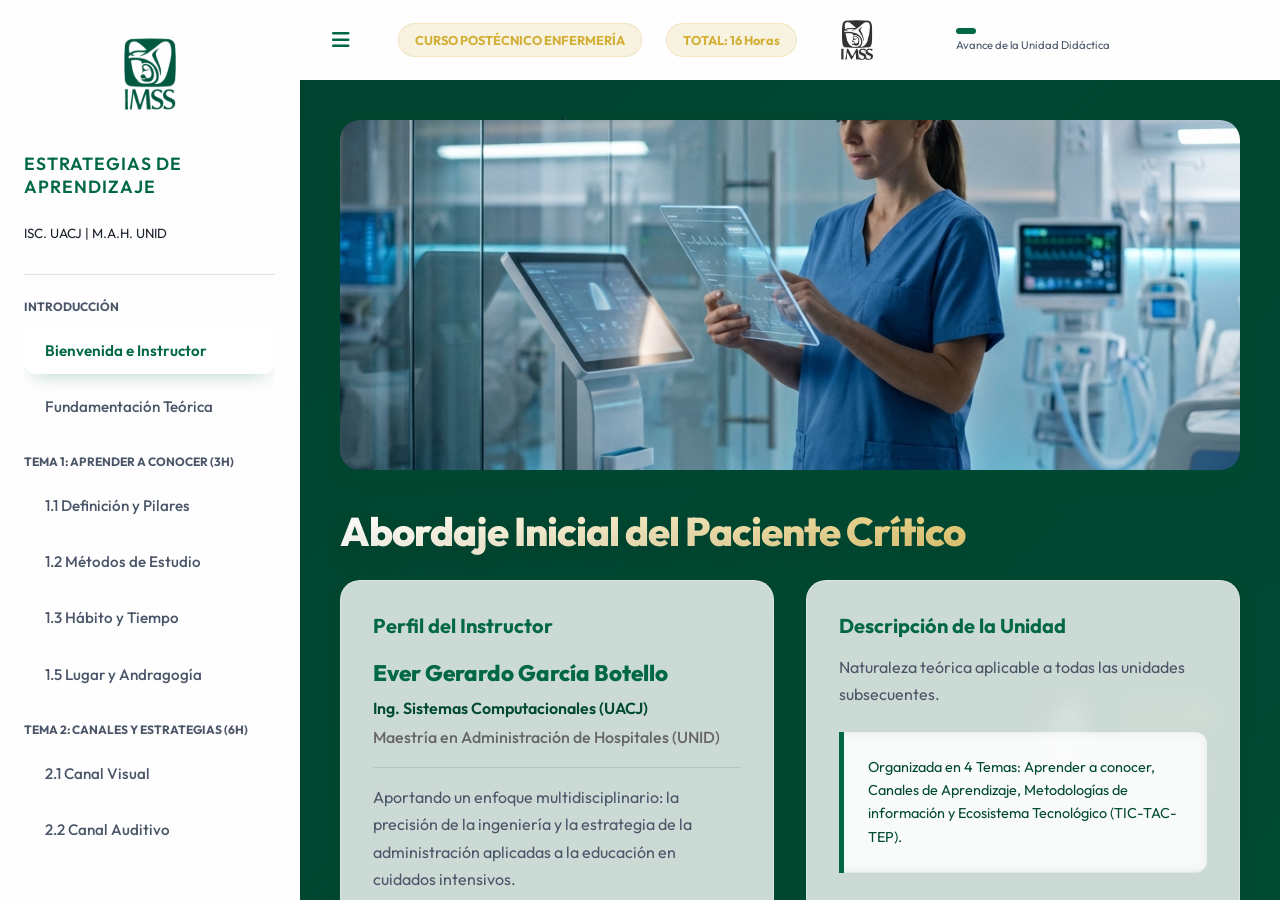
==== commit b54a3c35: "up up" ====
--- a/index.html
+++ b/index.html
@@ -32,23 +32,22 @@
 
                 <div class="nav-group">
                     <span class="nav-group-title">Tema 1: Aprender a Conocer (3h)</span>
-                    <a href="#" class="nav-item" onclick="showSection('t1-1')">1.1 Definición y 4 Pilares</a>
+                    <a href="#" class="nav-item" onclick="showSection('t1-1')">1.1 Definición y Pilares</a>
                     <a href="#" class="nav-item" onclick="showSection('t1-2')">1.2 Métodos de Estudio</a>
-                    <a href="#" class="nav-item" onclick="showSection('t1-3')">1.3-1.4 Hábito y Tiempo</a>
-                    <a href="#" class="nav-item" onclick="showSection('t1-5')">1.5-1.6 Lugar y Andragogía</a>
+                    <a href="#" class="nav-item" onclick="showSection('t1-3')">1.3 Hábito y Tiempo</a>
+                    <a href="#" class="nav-item" onclick="showSection('t1-5')">1.5 Lugar y Andragogía</a>
                 </div>
 
                 <div class="nav-group">
                     <span class="nav-group-title">Tema 2: Canales y Estrategias (6h)</span>
-                    <a href="#" class="nav-item" onclick="showSection('t2-1')">2.1 Canal Visual</a>
-                    <a href="#" class="nav-item" onclick="showSection('t2-1-reading')">2.1 Lectura y Ensayo</a>
-                    <a href="#" class="nav-item" onclick="showSection('t2-2')">2.2 Canal Auditivo</a>
-                    <a href="#" class="nav-item" onclick="showSection('t2-3')">2.3 Canal Kinestésico</a>
+                    <a href="#" class="nav-item" onclick="showSection('t2-visual')">2.1 Canal Visual</a>
+                    <a href="#" class="nav-item" onclick="showSection('t2-auditivo')">2.2 Canal Auditivo</a>
+                    <a href="#" class="nav-item" onclick="showSection('t2-kines')">2.3 Canal Kinestésico</a>
                 </div>
 
                 <div class="nav-group">
                     <span class="nav-group-title">Tema 3: Metodologías (3h)</span>
-                    <a href="#" class="nav-item" onclick="showSection('t3-1')">3.1 - 3.3 PQRST, PNI, SQA</a>
+                    <a href="#" class="nav-item" onclick="showSection('t3-1')">3.1 - 3.3 Metodologías I</a>
                     <a href="#" class="nav-item" onclick="showSection('t3-4')">3.4 - 3.5 Organizadores</a>
                 </div>
 
@@ -440,362 +439,702 @@
                 </div>
             </section>
 
-            <!-- SECTION: Tema 2.1 -->
-            <section id="t2-1" class="content-section">
+            <!-- ============================================== -->
+            <!-- TEMA 2: VISUAL                                 -->
+            <!-- ============================================== -->
+            <section id="t2-visual" class="content-section">
                 <img src="assets/learning_styles_visual_auditory_kinesthetic_1771818904425.png" class="hero-img"
                     alt="Canales">
-                <h1>2.1 Canal Visual de Aprendizaje</h1>
-                <div class="info-block"><strong>Meta:</strong> Identificar e implementar estrategias visuales para la
-                    evaluación académica y profesional.</div>
-
-                <div class="grid-2">
-                    <div class="card">
-                        <h3><i class="fas fa-image"></i> 2.1.1 Infografías</h3>
-                        <p><strong>Concepto:</strong> Herramienta de comunicación visual que combina imágenes y textos
-                            breves para simplificar la asimilación de datos complejos.</p>
-                        <ul class="check-list">
-                            <li><strong>Detalle:</strong> Utiliza jerarquía visual, iconos universales y una paleta de
-                                colores limitada para no saturar la atención.</li>
-                        </ul>
-                        <div class="info-block" style="font-size: 0.85rem; padding: 1rem; margin-top: 1rem;">
-                            <strong><i class="fas fa-kit-medical"></i> Ejemplo:</strong> Una infografía pegada en la
-                            central de enfermería sobre los "Correctos en la Administración de Medicamentos".
-                        </div>
-                    </div>
-                    <div class="card">
-                        <h3><i class="fas fa-project-diagram"></i> 2.1.2 Mapas Mentales</h3>
-                        <p><strong>Concepto:</strong> Técnica de organización radial basada en el funcionamiento
-                            cerebral, conectando una idea central con ramas subordinadas.</p>
-                        <ul class="check-list">
-                            <li><strong>Detalle:</strong> Emplea colores para cada rama y palabras clave en lugar de
-                                frases largas para favorecer la memoria fotográfica.</li>
-                        </ul>
-                        <div class="info-block" style="font-size: 0.85rem; padding: 1rem; margin-top: 1rem;">
-                            <strong><i class="fas fa-brain"></i> Ejemplo:</strong> Mapa mental de la "Clasificación de
-                            Soluciones Intravenosas" (Isotónicas, Hipotónicas, Hipertónicas).
+                <span class="badge"><i class="fas fa-eye"></i> Tema 2.1</span>
+                <h1>Canal de Aprendizaje Visual</h1>
+                <div class="info-block"><strong>Unidad de competencia:</strong> Identificará e implementará de forma
+                    clara y efectiva los canales de aprendizaje y las estrategias visuales para el ejercicio
+                    profesional.</div>
+
+                <div class="grid-2">
+                    <!-- 2.1.1 Infografía -->
+                    <div class="card">
+                        <h3><i class="fas fa-image"></i> 2.1.1 Infografía</h3>
+                        <p><strong>Concepto:</strong> Representación gráfica de datos que simplifica información
+                            compleja combinando imágenes y texto concreto.</p>
+                        <p><strong>Detalle:</strong> Se utiliza en salas de espera o centrales de enfermería para
+                            comunicar protocolos vitales de un vistazo sin lectura pesada.</p>
+                        <div class="visual-infographic" style="margin-top: 1rem;">
+                            <div class="icon-box"><i class="fas fa-pills"></i></div>
+                            <div>
+                                <strong style="color: var(--primary-dark); font-size: 0.95rem;">Ejemplo
+                                    Visual:</strong><br>
+                                <span style="font-size: 0.85rem; color: var(--text-muted);">Cartel de "Los 10 correctos
+                                    en la enfermería" pegado frente al carrito de medicamentos.</span>
+                            </div>
+                        </div>
+                    </div>
+
+                    <!-- 2.1.2 Mapa Mental -->
+                    <div class="card">
+                        <h3><i class="fas fa-project-diagram"></i> 2.1.2 Mapa Mental</h3>
+                        <p><strong>Concepto:</strong> Diagrama radial que parte de un concepto central y se ramifica con
+                            colores e imágenes para activar la memoria asociativa.</p>
+                        <p><strong>Detalle:</strong> Excelente técnica para que el cerebro "fotografíe" clasificaciones
+                            gigantes en una sola hoja A4.</p>
+                        <div class="mind-map" style="margin-top: 1rem;">
+                            <div class="mm-center"><i class="fas fa-tint"></i> Soluciones IV</div>
+                            <div class="mm-branches">
+                                <div class="mm-node" style="border-color:#38a169;">Isotónicas<br><small>(NaCl
+                                        0.9%)</small></div>
+                                <div class="mm-node" style="border-color:#3182ce;">Hipotónicas<br><small>(H2O
+                                        Iny)</small></div>
+                                <div class="mm-node" style="border-color:#e53e3e;">
+                                    Hipertónicas<br><small>(Plasma)</small></div>
+                            </div>
                         </div>
                     </div>
                 </div>
 
                 <div class="grid-2" style="margin-top: 2rem;">
-                    <div class="card">
-                        <h3><i class="fas fa-random"></i> 2.1.3 Diagramas de Flujo</h3>
-                        <p><strong>Concepto:</strong> Representación gráfica de un algoritmo o proceso secuencial,
-                            facilitando la toma de decisiones estandarizadas.</p>
-                        <ul class="check-list">
-                            <li><strong>Detalle:</strong> Utiliza rombos para decisiones ("¿O2 < 90%?") y rectángulos
-                                    para acciones definitivas.</li>
-                        </ul>
-                        <div class="info-block" style="font-size: 0.85rem; padding: 1rem; margin-top: 1rem;">
-                            <strong><i class="fas fa-route"></i> Ejemplo:</strong> Algoritmo de atención inmediata para
-                            un paciente con sospecha de Infarto Agudo al Miocardio (IAM).
-                        </div>
-                    </div>
-                    <div class="card">
-                        <h3><i class="fas fa-highlighter"></i> 2.1.4 - 2.1.6 Técnicas de Discriminación</h3>
-                        <p><strong>Concepto (Subrayado):</strong> Selección visual de las ideas fundamentales de un
-                            texto para optimizar el tiempo de repaso futuro.</p>
-                        <p><strong>Concepto (Resumen):</strong> Síntesis escrita que condensa la información relevante
-                            manteniendo la fidelidad al autor original.</p>
-                        <div class="info-block" style="font-size: 0.85rem; padding: 1rem; margin-top: 1rem;">
-                            <strong><i class="fas fa-vial"></i> Ejemplo:</strong> Subrayar con colores (p. ej. rojo para
-                            valores de laboratorio críticos) una GPC sobre manejo de Insuficiencia Renal.
-                        </div>
-                    </div>
-                </div>
-            </section>
-
-            <!-- SECTION: Tema 2.1 Reading/Essay -->
-            <section id="t2-1-reading" class="content-section">
-                <h1>2.1 Tipos de Lectura y Ensayo</h1>
-                <div class="subtopic-header">2.1.7 Tipos de Lectura</div>
-                <div class="grid-2">
-                    <div class="card">
-                        <h4>Lectura de Comprensión</h4>
-                        <p><strong>Concepto:</strong> Nivel de procesamiento donde se extrae el significado literal y se
-                            identifica la idea principal del texto.</p>
-                        <ul class="check-list">
-                            <li><strong>Detalle:</strong> Requiere vocabulario técnico y atención sostenida en la
-                                estructura lógica del autor.</li>
-                        </ul>
-                        <div class="info-block" style="font-size: 0.85rem; padding: 1rem; margin-top: 1rem;">
-                            <strong><i class="fas fa-search"></i> Ejemplo:</strong> Leer una indicación médica compleja
-                            y entender exactamente la dosis y vía sin errores.
-                        </div>
-                    </div>
-                    <div class="card">
-                        <h4>Lectura Crítica</h4>
-                        <p><strong>Concepto:</strong> Proceso analítico y evaluativo que cuestiona la validez, el sesgo
-                            y la relevancia de la información presentada.</p>
-                        <ul class="check-list">
-                            <li><strong>Detalle:</strong> Vital para la "Enfermería Basada en Evidencia" (EBE),
-                                contrastando resultados de distintos estudios.</li>
-                        </ul>
-                        <div class="info-block" style="font-size: 0.85rem; padding: 1rem; margin-top: 1rem;">
-                            <strong><i class="fas fa-balance-scale"></i> Ejemplo:</strong> Analizar un nuevo protocolo
-                            de curación y decidir si es aplicable a tu unidad bajo criterios científicos.
-                        </div>
-                    </div>
-                </div>
-
-                <div class="subtopic-header">2.1.8 El Ensayo Académico</div>
-                <div class="card">
-                    <p><strong>Concepto:</strong> Composición escrita en prosa que propone una postura personal
-                        fundamentada sobre un tema clínico o social.</p>
+                    <!-- 2.1.3 Diagramas -->
+                    <div class="card">
+                        <h3><i class="fas fa-random"></i> 2.1.3 Diagramas</h3>
+                        <p><strong>Concepto:</strong> Representación estructurada de flujos de trabajo, algoritmos o
+                            pasos secuenciales para la toma de decisiones.</p>
+                        <p><strong>Detalle:</strong> Evita errores cognitivos bajo estrés extremo dictando acciones
+                            exactas según la respuesta del paciente.</p>
+                        <div class="flowchart" style="margin-top: 1rem;">
+                            <div class="fc-box"><i class="fas fa-heartbeat"></i> Paro Cardíaco Confirmado</div>
+                            <i class="fas fa-arrow-down fc-arrow"></i>
+                            <div class="fc-decision">¿Ritmo<br>Desfibrilable?</div>
+                            <i class="fas fa-arrow-down fc-arrow"></i>
+                            <div class="fc-box" style="background:#fff5f5; border-color:#e53e3e; color:#e53e3e;"><i
+                                    class="fas fa-bolt"></i> Descarga a 200J</div>
+                        </div>
+                    </div>
+
+                    <!-- 2.1.4 Línea del Tiempo -->
+                    <div class="card">
+                        <h3><i class="fas fa-clock"></i> 2.1.4 Línea del Tiempo</h3>
+                        <p><strong>Concepto:</strong> Representación gráfica de eventos ordenados cronológicamente sobre
+                            un eje temporal.</p>
+                        <p><strong>Detalle:</strong> Esencial para comprender evoluciones históricas o tiempos de acción
+                            farmacológica (Farmacocinética).</p>
+                        <div
+                            style="margin-top: 1.5rem; display: flex; justify-content: space-between; position: relative;">
+                            <div
+                                style="position: absolute; top: 12px; left: 0; right: 0; height: 3px; background: var(--border); z-index: 1;">
+                            </div>
+                            <div style="position: relative; z-index: 2; text-align: center;">
+                                <div
+                                    style="background: var(--primary); color: white; border-radius: 50%; width: 25px; height: 25px; display: inline-flex; justify-content: center; align-items: center; font-size: 0.8rem; font-weight: bold; margin-bottom: 5px;">
+                                    0h</div>
+                                <div style="font-size: 0.75rem; font-weight: bold;">Inicio Insulina</div>
+                            </div>
+                            <div style="position: relative; z-index: 2; text-align: center;">
+                                <div
+                                    style="background: var(--accent); color: white; border-radius: 50%; width: 25px; height: 25px; display: inline-flex; justify-content: center; align-items: center; font-size: 0.8rem; font-weight: bold; margin-bottom: 5px;">
+                                    2h</div>
+                                <div style="font-size: 0.75rem; font-weight: bold;">Pico Máximo</div>
+                            </div>
+                            <div style="position: relative; z-index: 2; text-align: center;">
+                                <div
+                                    style="background: var(--secondary); color: white; border-radius: 50%; width: 25px; height: 25px; display: inline-flex; justify-content: center; align-items: center; font-size: 0.8rem; font-weight: bold; margin-bottom: 5px;">
+                                    6h</div>
+                                <div style="font-size: 0.75rem; font-weight: bold;">Efecto Termina</div>
+                            </div>
+                        </div>
+                    </div>
+                </div>
+
+                <div class="grid-2" style="margin-top: 2rem;">
+                    <!-- 2.1.5 Subrayar -->
+                    <div class="card">
+                        <h3><i class="fas fa-highlighter"></i> 2.1.5 Subrayar</h3>
+                        <p><strong>Concepto:</strong> Técnica de resaltar visualmente las palabras o sentencias clave de
+                            un texto con colores llamativos.</p>
+                        <p><strong>Detalle:</strong> Separa el "ruido" de lo "vital". Se recomienda un código de color:
+                            Rojo (Crítico), Verde (Acción), Amarillo (Atención).</p>
+                        <div class="info-block"
+                            style="padding: 1rem; margin-top: 1rem; background: rgba(255,255,255,0.8); border: 1px dotted var(--accent);">
+                            <p
+                                style="font-style: italic; font-size: 0.9rem; line-height: 1.8; margin: 0; color: var(--text-main);">
+                                Paciente con <mark
+                                    style="background: #ffcdd2; padding: 2px 6px; border-radius: 4px; font-weight:bold;">creatinina
+                                    &gt; 1.5 mg/dl</mark>.
+                                Iniciar <mark
+                                    style="background: #c8e6c9; padding: 2px 6px; border-radius: 4px; font-weight:bold;">terapia
+                                    de reemplazo</mark>.
+                            </p>
+                        </div>
+                    </div>
+
+                    <!-- 2.1.6 Resumen -->
+                    <div class="card">
+                        <h3><i class="fas fa-compress-alt"></i> 2.1.6 Resumen</h3>
+                        <p><strong>Concepto:</strong> Reducción escrita de un texto extenso a sus ideas principales,
+                            respetando la estructura lógica original.</p>
+                        <p><strong>Detalle:</strong> Disminuye el documento a un 20% de su tamaño original, ideal para
+                            repasos de 5 minutos antes de un examen.</p>
+                        <div class="example-box" style="padding: 1rem;">
+                            <strong style="color: var(--primary);"><i class="fas fa-file-alt"></i> Ejemplo
+                                Visual:</strong><br>
+                            <span style="font-size: 0.85rem;">Transformar 10 páginas sobre la "Fisiología Pulmonar" en
+                                un párrafo de 5 renglones sobre el intercambio gaseoso Alveolar-Capilar.</span>
+                        </div>
+                    </div>
+                </div>
+
+                <!-- SECTION: Tema 2.1 Reading/Essay -->
+                <div style="margin-top: 3rem;">
+                    <span class="badge"><i class="fas fa-book-open"></i> Tema 2.1.7 - 2.1.8</span>
+                    <h2 style="font-size: 2rem; color: var(--primary-dark); margin-bottom: 1.5rem;">Tipos de Lectura y
+                        Ensayo</h2>
                     <div class="grid-2">
-                        <div class="info-block">
-                            <strong>Estructura Vital:</strong><br>
-                            1. <strong>Introducción:</strong> El "Qué" y la Tesis.<br>
-                            2. <strong>Desarrollo:</strong> El "Por qué" (Argumentos).<br>
-                            3. <strong>Conclusión:</strong> El "Para qué" (Sustento final).
-                        </div>
-                        <div class="example-box">
-                            <strong><i class="fas fa-file-pen"></i> Ejemplo de TEMA:</strong> "El impacto de la
-                            humanización del cuidado en pacientes críticos: Una perspectiva desde el IMSS".
-                        </div>
-                    </div>
-                </div>
-            </section>
-
-            <!-- SECTION: Tema 2.2 -->
-            <section id="t2-2" class="content-section">
-                <h1>2.2 Canal Auditivo de Aprendizaje</h1>
-                <div class="grid-2">
-                    <div class="card">
-                        <h3><i class="fas fa-volume-up"></i> 2.2.1 - 2.2.2 Audio y Voz</h3>
-                        <p><strong>Concepto:</strong> Procesamiento de información a través del sistema auditivo,
-                            esencial para la retención mediante la escucha activa y la verbalización de ideas.</p>
-                        <ul class="check-list">
-                            <li><strong>Detalle:</strong> Involucra la grabación de clases, el uso de podcasts
-                                especializados y la lectura en voz alta para activar el bucle fonológico de la memoria.
-                            </li>
-                        </ul>
-                        <div class="info-block" style="font-size: 0.85rem; padding: 1rem; margin-top: 1rem;">
-                            <strong><i class="fas fa-headphones"></i> Ejemplo:</strong> Escuchar un podcast sobre
-                            "Farmacología en Urgencias" durante el trayecto al hospital para una asimilación
-                            pasiva-activa.
-                        </div>
-                    </div>
-                    <div class="card">
-                        <h3><i class="fas fa-comments"></i> 2.2.3 - 2.2.4 Debate y Metáforas</h3>
-                        <p><strong>Concepto:</strong> Consolidación de conocimientos mediante el intercambio dialéctico
-                            y la analogía para traducir conceptos abstractos a contextos conocidos.</p>
-                        <ul class="check-list">
-                            <li><strong>Detalle:</strong> Dinámicas de grupo donde se cuestionan posturas y se crean
-                                comparaciones creativas (ej. "La célula es como una pequeña ciudad").</li>
-                        </ul>
-                        <div class="info-block" style="font-size: 0.85rem; padding: 1rem; margin-top: 1rem;">
-                            <strong><i class="fas fa-exchange-alt"></i> Ejemplo:</strong> Debatir la aplicación de una
-                            nueva técnica de vendaje en el enlace de turno, usando una metáfora profesional.
-                        </div>
-                    </div>
-                </div>
+                        <!-- 2.1.7 Tipos de Lectura -->
+                        <div class="card">
+                            <h3><i class="fas fa-glasses"></i> 2.1.7 Tipos de Lectura</h3>
+                            <div style="margin-top: 1rem;">
+                                <p style="margin-bottom: 0.5rem;"><strong style="color: var(--primary);">2.1.7.1
+                                        Crítica:</strong> Analizar la validez y sesgo del texto. <br><em><i
+                                            class="fas fa-angle-right" style="color: var(--accent);"></i> Detalle:
+                                        Fundamental para la Enfermería Basada en Evidencia (EBE).</em> <br><em><i
+                                            class="fas fa-lightbulb" style="color: #d69e2e;"></i> Ejemplo: Cuestionar si
+                                        un
+                                        estudio patrocinado por una farmacéutica tiene sesgo de resultados.</em></p>
+                                <hr style="border: 0; border-top: 1px solid var(--border); margin: 10px 0;">
+                                <p style="margin-bottom: 0.5rem;"><strong style="color: var(--primary);">2.1.7.2
+                                        Comprensión:</strong> Absorber el significado literal o técnico. <br><em><i
+                                            class="fas fa-angle-right" style="color: var(--accent);"></i> Detalle:
+                                        Requiere
+                                        alto enfoque; no se opina, se asimila el proceso dictado.</em> <br><em><i
+                                            class="fas fa-lightbulb" style="color: #d69e2e;"></i> Ejemplo: Entender
+                                        perfectamente las instrucciones de dilución de una ampolleta de Noradrenalina de
+                                        la
+                                        GPC.</em></p>
+                            </div>
+                        </div>
+
+                        <!-- 2.1.8 Ensayo -->
+                        <div class="card">
+                            <h3><i class="fas fa-file-signature"></i> 2.1.8 Ensayo Académico</h3>
+                            <p><strong>Concepto:</strong> Texto en prosa donde el autor defiende una postura personal
+                                sustentada sobre un tema clínico.</p>
+                            <p><strong>Detalle:</strong> Desarrolla el pensamiento crítico profesional, estructurando
+                                ideas
+                                en Introducción, Desarrollo (argumentos) y Conclusión.</p>
+                            <div class="info-block"
+                                style="padding: 0.8rem; margin: 0; background: var(--primary-light);">
+                                <strong><i class="fas fa-pen-nib"></i> Ejemplo de TEMA:</strong> Ensayo reflexivo sobre
+                                <em>"El impacto de la deshumanización del paciente en las Unidades de Terapia Intensiva
+                            </div>
+                        </div>
+                    </div>
+
+                    <!-- Ejercicio Canal Visual -->
+                    <div class="assignment-card"
+                        style="margin-top: 3rem; background: rgba(255, 255, 255, 0.95); border-left: 6px solid #38a169;">
+                        <h3 style="color: #276749;"><i class="fas fa-stopwatch"></i> Ejercicio Práctico: Canal Visual
+                            (30 min)</h3>
+                        <p style="color: #1a202c;"><strong>Objetivo:</strong> Aplicar herramientas visuales para
+                            sintetizar un proceso clínico
+                            estándar.</p>
+                        <p><strong>Instrucciones:</strong>
+                            <br>1. Elijan un protocolo breve (ej. Colocación de Sonda Foley o Toma de EKG).
+                            <br>2. Diseñen en una hoja (o tablero) un <strong>Diagrama de Flujo</strong> o un
+                            <strong>Mapa Mental</strong> con los pasos críticos y puntos de decisión.
+                            <br>3. Utilicen al menos 3 colores distintos para resaltar: Materiales, Acciones, y
+                            Precauciones.
+                        </p>
+                        <p><strong>Entregable:</strong> Presentar el diagrama al resto de la clase explicando por qué
+                            eligieron esa estructura visual.</p>
+                    </div>
+            </section>
+
+            <!-- ============================================== -->
+            <!-- TEMA 2: AUDITIVO                               -->
+            <!-- ============================================== -->
+            <section id="t2-auditivo" class="content-section">
+                <span class="badge"><i class="fas fa-headphones"></i> Tema 2.2</span>
+                <h1>Canal de Aprendizaje Auditivo</h1>
+                <div class="info-block"><strong>Unidad de competencia:</strong> Integrará estímulos sonoros y
+                    estrategias de verbalización para retener y dominar protocolos clínicos complejos.</div>
+
+                <!-- 2.2.1 y 2.2.2 -->
+                <div class="grid-2">
+                    <div class="card">
+                        <h3><i class="fas fa-volume-up"></i> 2.2.1 Lectura en Voz Alta</h3>
+                        <p><strong>Concepto:</strong> Proceso de vocalizar un texto mientras se lee para activar el
+                            bucle fonológico, permitiendo que el cerebro reciba el estímulo por dos vías (visual y
+                            auditiva).</p>
+                        <p><strong>Detalle:</strong> Reduce la fatiga mental y evita la "lectura pasiva" garantizando
+                            atención plena en temas densos (ej. Legislación en salud).</p>
+                        <div class="info-block" style="padding: 0.8rem; background: var(--bg-color);">
+                            <strong><i class="fas fa-book-reader"></i> Ejemplo Visual:</strong> Estudiante leyendo en
+                            voz alta los Capítulos de la Norma Oficial Mexicana NOM-019-SSA3-2013 en su habitación para
+                            memorizar sus artículos.
+                        </div>
+                    </div>
+
+                    <div class="card">
+                        <h3><i class="fas fa-podcast"></i> 2.2.2 Grabación de Voz</h3>
+                        <p><strong>Concepto:</strong> Captura de información oral (clases, resúmenes propios) para ser
+                            escuchada repetidamente en diferentes contextos.</p>
+                        <p><strong>Detalle:</strong> Permite el "aprendizaje pasivo" durante tiempos muertos
+                            (conduciendo, haciendo ejercicio, en el transporte público).</p>
+                        <div class="audio-player" style="margin-top: 1rem;">
+                            <button class="audio-btn"><i class="fas fa-play" style="margin-left: 3px;"></i></button>
+                            <div style="flex:1;">
+                                <div style="font-size: 0.85rem; font-weight: 700; margin-bottom: 4px;">Nota de Voz: Vías
+                                    de Administración</div>
+                                <div style="font-size: 0.7rem; color: rgba(255,255,255,0.7); margin-bottom: 4px;">
+                                    Grabación propia de la clase de ayer...</div>
+                                <div class="audio-track">
+                                    <div class="audio-progress"></div>
+                                </div>
+                            </div>
+                            <div style="font-size: 0.75rem; font-weight: bold; opacity: 0.8;">02:15</div>
+                        </div>
+                    </div>
+                </div>
+
+                <!-- 2.2.3 y 2.2.4 -->
+                <div class="grid-2" style="margin-top: 2rem;">
+                    <div class="card">
+                        <h3><i class="fas fa-comments"></i> 2.2.3 Debate</h3>
+                        <p><strong>Concepto:</strong> Intercambio argumentativo formal entre dos posturas respecto a un
+                            tema o procedimiento controversial.</p>
+                        <p><strong>Detalle:</strong> Fomenta la argumentación clínica rápida; exige buscar evidencia
+                            sólida para defender el punto.</p>
+                        <div class="chat-container">
+                            <div class="chat-bubble chat-left"><strong><i class="fas fa-user-nurse"></i> A:</strong>
+                                "Aspirar secreciones de forma rutinaria previene neumonías asociadas al ventilador."
+                            </div>
+                            <div class="chat-bubble chat-right"><strong><i class="fas fa-user-md"></i> B:</strong> "No
+                                coincido, la GPC indica que la aspiración debe ser *a razón de necesidad* para evitar
+                                traumatismo traqueal."</div>
+                        </div>
+                    </div>
+
+                    <div class="card">
+                        <h3><i class="fas fa-lightbulb"></i> 2.2.4 Metáforas</h3>
+                        <p><strong>Concepto:</strong> Figura retórica que compara dos cosas diferentes pero que
+                            comparten una característica fundamental para explicar un concepto abstracto.</p>
+                        <p><strong>Detalle:</strong> Es la mejor herramienta para educar a pacientes geriátricos o
+                            pediátricos que no comprenden terminología médica.</p>
+                        <div class="info-block"
+                            style="background: rgba(43, 108, 176, 0.1); border-left: 4px solid var(--primary);">
+                            <p style="margin: 0; font-size: 0.9rem;"><strong>Ejemplo "Falla Cardíaca":</strong>
+                                <br><br><em>"Imagina que tu corazón es como una bomba de agua vieja. Sigue latiendo
+                                    (bombeando), pero ya no tiene la fuerza suficiente para mandar el agua hasta el
+                                    último piso del edificio, por lo que el agua se estanca (edema)."</em>
+                            </p>
+                        </div>
+                    </div>
+                </div>
+
+                <!-- 2.2.5 Nemotecnias -->
                 <div class="card" style="margin-top: 2rem;">
                     <h3><i class="fas fa-puzzle-piece"></i> 2.2.5 Nemotecnias</h3>
-                    <p><strong>Concepto:</strong> Estrategias de asociación mental que facilitan el almacenamiento y
-                        recuperación de grandes cantidades de datos técnicos y secuencias.</p>
-                    <div class="example-box">
-                        <strong><i class="fas fa-lightbulb"></i> Acrónimos Clínicos:</strong> Ej: <strong>PQRST</strong>
-                        (Provoca, Qualidad, Región, Severidad, Tiempo) para la evaluación del dolor en el paciente.
-                    </div>
-                </div>
-            </section>
-
-            <!-- SECTION: Tema 2.3 -->
-            <section id="t2-3" class="content-section">
-                <h1>2.3 Canal Kinestésico y Social</h1>
-                <div class="grid-2">
-                    <div class="card">
-                        <h3><i class="fas fa-theater-masks"></i> 2.3.1 - 2.3.2 Dramatización</h3>
-                        <p><strong>Concepto:</strong> Aprendizaje a través de la experiencia física y social, recreando
-                            situaciones reales para practicar respuestas técnicas y emocionales.</p>
-                        <ul class="check-list">
-                            <li><strong>Detalle:</strong> El sociodrama aborda el lado humano, mientras que el
-                                Role-playing se enfoca en la ejecución de protocolos bajo estrés.</li>
-                        </ul>
-                        <div class="info-block" style="font-size: 0.85rem; padding: 1rem; margin-top: 1rem;">
-                            <strong><i class="fas fa-heart-pulse"></i> Ejemplo:</strong> Role-playing de un "Código
-                            Rojo" para entrenar la comunicación asertiva y el liderazgo entre el equipo de enfermería.
-                        </div>
-                    </div>
+                    <p><strong>Concepto:</strong> Técnica de asociación mental (letras, palabras, frases pegadizas) para
+                        recordar listas o secuencias complejas de forma invulnerable al estrés.</p>
+                    <p><strong>Detalle:</strong> El cerebro humano olvida el 50% de la información "cruda" en una hora,
+                        pero retiene acrónimos casi indefinidamente.</p>
+                    <div class="example-box"
+                        style="padding: 1.5rem; display: flex; align-items: center; gap: 2rem; background: linear-gradient(to right, rgba(255,255,255,0.9), rgba(244,246,248,0.9));">
+                        <div style="flex: 1;">
+                            <h4 style="color: var(--primary-dark); margin-bottom: 1rem;"><i
+                                    class="fas fa-ambulance"></i> Acrónimo: V.O.M.I.T.</h4>
+                            <p style="font-size: 0.85rem; color: var(--text-muted);">Cuidados iniciales universales para
+                                pacientes en sala de urgencias que llegan en estado crítico.</p>
+                        </div>
+                        <div style="flex: 2;">
+                            <dl class="acronym-list">
+                                <div class="acronym-item">
+                                    <dt>V</dt>
+                                    <dd><strong>Vitales:</strong> Monitorización continua de Signos Vitales.</dd>
+                                </div>
+                                <div class="acronym-item">
+                                    <dt>O</dt>
+                                    <dd><strong>Oxígeno:</strong> Garantizar vía aérea y oxigenoterapia.</dd>
+                                </div>
+                                <div class="acronym-item">
+                                    <dt>M</dt>
+                                    <dd><strong>Monitor EKG:</strong> Trazado electrocardiográfico inicial.</dd>
+                                </div>
+                                <div class="acronym-item">
+                                    <dt>I</dt>
+                                    <dd><strong>IV (Intravenoso):</strong> Colocar acceso venoso periférico permeable.
+                                    </dd>
+                                </div>
+                                <div class="acronym-item">
+                                    <dt>T</dt>
+                                    </dd>
+                                </div>
+                            </dl>
+                        </div>
+                    </div>
+                </div>
+
+                <!-- Ejercicio Canal Auditivo -->
+                <div class="assignment-card"
+                    style="margin-top: 3rem; background: rgba(255, 255, 255, 0.95); border-left: 6px solid #3182ce;">
+                    <h3 style="color: #2b6cb0;"><i class="fas fa-stopwatch"></i> Ejercicio Práctico: Canal Auditivo (30
+                        min)</h3>
+                    <p style="color: #1a202c;"><strong>Objetivo:</strong> Emplear la verbalización y el debate para
+                        consolidar conocimiento
+                        farmacológico.</p>
+                    <p><strong>Instrucciones:</strong>
+                        <br>1. Formen parejas. Un compañero será el "Facilitador" y el otro el "Estudiante".
+                        <br>2. El Facilitador explicará en <strong>voz alta</strong> el mecanismo de acción de un
+                        medicamento común en piso (ej. Omeprazol o Ketorolaco) usando una <strong>Metáfora</strong>
+                        creativa.
+                        <br>3. El Estudiante pondrá a prueba la metáfora <strong>debatiendo</strong> un escenario
+                        clínico rápido (ej. "¿Qué pasa si se lo doy a alguien con sangrado?").
+                    </p>
+                    <p><strong>Entregable:</strong> Compartir la mejor metáfora creada con el resto del grupo.</p>
+                </div>
+            </section>
+
+            <!-- ============================================== -->
+            <!-- TEMA 2: KINESTESICO Y SOCIAL                   -->
+            <!-- ============================================== -->
+            <section id="t2-kines" class="content-section">
+                <span class="badge"><i class="fas fa-hands"></i> Tema 2.3</span>
+                <h1>Canal Kinestésico y Social</h1>
+                <div class="info-block"><strong>Unidad de competencia:</strong> Aplicará el aprendizaje a través del
+                    movimiento, la simulación práctica y la inteligencia colectiva del equipo de salud.</div>
+
+                <div class="grid-2">
+                    <!-- 2.3.1 y 2.3.2 -->
+                    <div class="card">
+                        <h3><i class="fas fa-theater-masks"></i> 2.3.1 y 2.3.2 Sociodrama y Roles</h3>
+                        <p><strong>Concepto:</strong> Metodología activa donde los participantes asumen papeles
+                            específicos para representar una situación clínica realística en un ambiente seguro.</p>
+                        <p><strong>Detalle:</strong> Desarrolla la "memoria muscular" de protocolos y entrena el control
+                            emocional (liderazgo, comunicación en asa cerrada).</p>
+                        <div class="timeline" style="margin-top: 1.5rem;">
+                            <div class="tl-step"><i class="fas fa-clipboard-list"></i><span class="tl-label">1.
+                                    Briefing<br><small>Teoría</small></span></div>
+                            <div class="tl-step active"><i class="fas fa-heartbeat"></i><span class="tl-label">2.
+                                    Simulación<br><small>Código Trauma</small></span></div>
+                            <div class="tl-step"><i class="fas fa-comments"></i><span class="tl-label">3.
+                                    Debriefing<br><small>Retroalimentación</small></span></div>
+                        </div>
+                        <p
+                            style="font-size: 0.8rem; text-align: center; margin-top: 1rem; color: var(--text-muted); font-style: italic;">
+                            Ejemplo: Tú eres el líder de vía aérea, yo seré el líder de medicamentos.</p>
+                    </div>
+
+                    <!-- 2.3.3 -->
                     <div class="card">
                         <h3><i class="fas fa-brain"></i> 2.3.3 Gimnasia Cerebral</h3>
-                        <p><strong>Concepto:</strong> Serie de ejercicios físicos y cognitivos que estimulan la
-                            neuroconectividad entre hemisferios para optimizar el foco y reducir el cortisol.</p>
-                        <ul class="check-list">
-                            <li><strong>Detalle:</strong> Basado en el método de Paul Dennison. Ejercicios como el
-                                "Gateo Cruzado" mejoran la lectura y la coordinación fina.</li>
-                        </ul>
-                        <div class="info-block" style="font-size: 0.85rem; padding: 1rem; margin-top: 1rem;">
-                            <strong><i class="fas fa-gauge-high"></i> Ejemplo:</strong> Realizar 1 minuto de gimnasia
-                            cerebral antes de entrar a una cirugía compleja para centrar la atención.
-                        </div>
-                    </div>
-                </div>
+                        <p><strong>Concepto:</strong> Breves rutinas de movimientos corporales coordinados que
+                            "despiertan" el cerebro al cruzar la línea media del cuerpo, estimulando ambos hemisferios.
+                        </p>
+                        <p><strong>Detalle:</strong> Reduce los niveles de cortisol y mejora el enfoque atencional en
+                            guardias nocturnas prolongadas.</p>
+                        <div class="example-box"
+                            style="display: flex; gap: 1rem; align-items: center; justify-content: center; padding: 1.5rem;">
+                            <div style="font-size: 2rem; color: var(--primary); animation: spin 4s linear infinite;"><i
+                                    class="fas fa-sync-alt"></i></div>
+                            <div>
+                                <strong>Ejemplo Visual:</strong><br>
+                                <span style="font-size: 0.85rem;">Tocarse la rodilla izquierda con el codo derecho y
+                                    viceversa ("Gateo cruzado") durante 60 segundos antes del pase de visita.</span>
+                            </div>
+                        </div>
+                    </div>
+                </div>
+
+                <div class="grid-2" style="margin-top: 2rem;">
+                    <!-- 2.3.4 Lluvia de Ideas -->
+                    <div class="card">
+                        <h3><i class="fas fa-cloud-showers-heavy"></i> 2.3.4 Lluvia de Ideas</h3>
+                        <p><strong>Concepto:</strong> Técnica grupal donde se propone emitir la mayor cantidad de
+                            opciones sin censura ni juicio para resolver un problema.</p>
+                        <p><strong>Detalle:</strong> Fomenta la recolección masiva de variables buscando innovación. Se
+                            anota TODO en un pizarrón.</p>
+                        <div class="info-block"
+                            style="background: rgba(255,255,255,0.7); border: 1px dashed var(--accent);">
+                            <p style="margin: 0; font-size: 0.85rem;"><strong>Problema:</strong> "Aumento de UPP en
+                                Terapia Intensiva."<br><br>
+                                <em>(Notas adhesivas virtuales)</em><br>
+                                👉 Uso de colchones de presión alterna<br>
+                                👉 Rotación estricta cada 2 hrs<br>
+                                👉 Uso de ácidos grasos hiperoxigenados
+                            </p>
+                        </div>
+                    </div>
+
+                    <!-- 2.3.5 Confrontación -->
+                    <div class="card">
+                        <h3><i class="fas fa-handshake-slash"></i> 2.3.5 Confrontación</h3>
+                        <p><strong>Concepto:</strong> Exposición constructiva de contradicciones o fallas atípicas en un
+                            proceso frente a la persona, guiada por el respeto.</p>
+                        <p><strong>Detalle:</strong> No es un conflicto negativo; es una corrección directa al momento
+                            para evitar complicaciones perjudiciales para el paciente.</p>
+                        <div class="chat-container" style="margin-top: 1rem;">
+                            <div class="chat-bubble chat-left"><strong><i class="fas fa-exclamation-triangle"></i>
+                                    Compañero:</strong> "Iba a administrar la Ceftriaxona diluida en Solución
+                                Hartman..."</div>
+                            <div class="chat-bubble chat-right" style="background: #e53e3e; color: white;"><strong><i
+                                        class="fas fa-hand-paper"></i> Tú:</strong> "Espera. La Ceftriaxona crea
+                                precipitados de calcio letales con el Hartman. Debes usar Fisiológica."</div>
+                        </div>
+                    </div>
+                </div>
+
+                <!-- 2.3.6 Discusión Guiada -->
                 <div class="card" style="margin-top: 2rem;">
-                    <h3><i class="fas fa-users-gear"></i> Estrategias de Colaboración</h3>
-                    <p><strong>Concepto:</strong> Metodologías grupales que aprovechan la inteligencia colectiva para la
-                        resolución de problemas y la toma de decisiones clínicas compartidas.</p>
-                    <div class="grid-2">
-                        <div class="info-block">
-                            <strong>Lluvia de Ideas:</strong> Generación libre de soluciones ante un problema de gestión
-                            o cuidado de enfermería.
-                        </div>
-                        <div class="info-block">
-                            <strong>Discusión Guiada:</strong> Análisis profundo de un caso clínico complejo coordinado
-                            por un experto o facilitador.
-                        </div>
-                    </div>
-                </div>
-
-                <div class="assignment-card">
-                    <h3><i class="fas fa-video"></i> Actividad de Aplicación 2: Simulación de Liderazgo</h3>
-                    <p><strong>Instrucción:</strong> En equipos de 3 personas, grabar un video (3-5 min) realizando la
-                        simulación de un protocolo crítico (ej. Recepción de paciente en choque). El video debe iniciar
-                        con una técnica de 1 minuto de "Gimnasia Cerebral" para preparar al equipo.</p>
-                    <p><strong>Entregable:</strong> Enlace a video (Drive/YouTube) o archivo MP4.</p>
+                    <h3><i class="fas fa-users"></i> 2.3.6 Discusión Guiada</h3>
+                    <p><strong>Concepto:</strong> Diálogo estructurado entre un grupo de estudiantes, dirigido por un
+                        facilitador experto que modera el flujo mediante preguntas abiertas.</p>
+                    <p><strong>Detalle:</strong> El maestro no impone el conocimiento; extrae el conocimiento analítico
+                        de los alumnos guiando el caso clínico paso a paso.</p>
+                    <div class="example-box" style="padding: 1.5rem; text-align: center; background: var(--bg-color);">
+                        <strong style="color: var(--primary-dark); font-size: 1.1rem;"><i
+                                class="fas fa-chalkboard-teacher"></i> Facilitador:</strong><br>
+                        <span style="font-style: italic; font-size: 0.95rem; color: var(--text-main);">"Bien equipo,
+                            tenemos un paciente masculino en su 2do día post-operatorio de apendicectomía que
+                            enfermería priorizarían?"</span>
+                    </div>
+                </div>
+
+                <!-- Ejercicio Canal Kinestésico -->
+                <div class="assignment-card"
+                    style="margin-top: 3rem; background: rgba(255, 255, 255, 0.95); border-left: 6px solid #e53e3e;">
+                    <h3 style="color: #c53030;"><i class="fas fa-stopwatch"></i> Ejercicio Práctico: Canal Kinestésico
+                        (15 min)</h3>
+                    <p style="color: #1a202c;"><strong>Objetivo:</strong> Experimentar cómo el movimiento físico mejora
+                        la atención y rompe la fatiga mental.</p>
+                    <p><strong>Instrucciones:</strong>
+                        <br>1. Pónganse de pie. Todo el grupo realizará una sesión rápida de <strong>Gimnasia
+                            Cerebral</strong>.
+                        <br>2. <strong>Reto Motor:</strong> Con la mano derecha dibujen un círculo en el aire hacia
+                        adelante de forma continua. Al mismo tiempo, con la mano izquierda, dibujen un cuadrado en el
+                        aire.
+                        <br>3. Intenten mantener ambos movimientos por 30 segundos sin detenerse y luego cambien de
+                        mano.
+                    </p>
+                    <p><strong>Entregable:</strong> Compartir en voz alta (Lluvia de ideas rápida) en qué momento
+                        sintieron mayor dificultad y cómo se sintió su nivel de alerta después del ejercicio.</p>
                 </div>
             </section>
 
             <!-- SECTION: Tema 3.1 -->
             <section id="t3-1" class="content-section">
-                <h1>Tema 3: Metodologías de Procesamiento</h1>
-                <div class="grid-2">
+                <span class="badge"><i class="fas fa-brain"></i> Tema 3.1 al 3.3</span>
+                <h1>Metodologías de Procesamiento</h1>
+                <div class="info-block"><strong>Unidad de competencia:</strong> Empleará organizadores y métodos
+                    estructurados para sintetizar, evaluar y aplicar el conocimiento clínico.</div>
+
+                <div class="grid-2">
+                    <!-- 3.1 PQRST -->
                     <div class="card">
                         <h3><i class="fas fa-list-ol"></i> 3.1 Método PQRST (Thomas y Robinson)</h3>
                         <p><strong>Concepto:</strong> Técnica de estudio autogestionada diseñada para mejorar la
-                            comprensión lectora y la retención de información técnica mediante un proceso de cinco
-                            pasos lógicos.</p>
-                        <ul class="check-list" style="font-size: 0.85rem;">
+                            comprensión lectora y la retención de información mediante un proceso de cinco pasos.</p>
+                        <p><strong>Detalle:</strong> Ideal para abordar capítulos extensos de libros médicos o GPC
+                            (Guías de Práctica Clínica).</p>
+                        <ul class="check-list" style="font-size: 0.85rem; margin-bottom: 1rem;">
                             <li><strong>P (Preview):</strong> Inspección rápida de títulos y gráficos.</li>
                             <li><strong>Q (Question):</strong> Transformar títulos en preguntas guía.</li>
                             <li><strong>R (Read):</strong> Lectura activa para responder las preguntas.</li>
                             <li><strong>S (State):</strong> Auto-explicación de lo leído en voz alta.</li>
                             <li><strong>T (Test):</strong> Autoevaluación final sin consultar el texto.</li>
                         </ul>
-                        <div class="info-block" style="font-size: 0.85rem; padding: 1rem; margin-top: 1rem;">
-                            <strong><i class="fas fa-user-nurse"></i> Ejemplo:</strong> Usar PQRST para estudiar un
-                            nuevo manual de "Ventilación Mecánica"; primero miras las gráficas (P) y te preguntas
-                            cómo afecta el PEEP (Q).
-                        </div>
-                    </div>
+                        <div class="example-box" style="padding: 1rem;">
+                            <strong style="color: var(--primary);"><i class="fas fa-user-nurse"></i> Ejemplo
+                                Práctico:</strong><br>
+                            <span style="font-size: 0.85rem;">Usar PQRST para estudiar un manual de "Ventilación
+                                Mecánica"; primero miras las gráficas (P) y te preguntas cómo afecta el PEEP (Q).</span>
+                        </div>
+                    </div>
+
+                    <!-- 3.2 PNI -->
                     <div class="card">
                         <h3><i class="fas fa-balance-scale"></i> 3.2 Cuadro PNI (Edward de Bono)</h3>
-                        <p><strong>Concepto:</strong> Estrategia de pensamiento crítico que obliga a valorar una
-                            idea o situación desde tres ángulos distintos, evitando juicios precipitados.</p>
-                        <div class="info-block">
-                            <strong>P (Positivo):</strong> Beneficios y fortalezas.<br>
-                            <strong>N (Negativo):</strong> Riesgos y debilidades.<br>
-                            <strong>I (Interesante):</strong> Curiosidades o potencial futuro.
-                        </div>
-                        <div class="info-block"
-                            style="font-size: 0.85rem; padding: 1rem; margin-top: 1rem; background: rgba(212, 175, 55, 0.1);">
-                            <strong><i class="fas fa-lightbulb"></i> Aplicación:</strong> Realizar un PNI sobre la
-                            implementación de un nuevo formato de registros electrónicos en el hospital.
-                        </div>
-                    </div>
-                </div>
-
+                        <p><strong>Concepto:</strong> Estrategia de pensamiento crítico que obliga a valorar una idea o
+                            situación desde tres ángulos distintos, evitando juicios precipitados.</p>
+                        <p><strong>Detalle:</strong> Fomenta la evaluación objetiva antes de implementar nuevos
+                            protocolos en el área de salud.</p>
+                        <div class="chat-container" style="margin-top: 1rem; margin-bottom: 1rem;">
+                            <div class="chat-bubble"
+                                style="background: #c6f6d5; border: 1px solid #38a169; color: #22543d; width: 100%;">
+                                <strong>P (Positivo):</strong> Beneficios y fortalezas.
+                            </div>
+                            <div class="chat-bubble"
+                                style="background: #fed7d7; border: 1px solid #e53e3e; color: #742a2a; width: 100%;">
+                                <strong>N (Negativo):</strong> Riesgos y debilidades.
+                            </div>
+                            <div class="chat-bubble"
+                                style="background: #feebc8; border: 1px solid #d69e2e; color: #7b341e; width: 100%;">
+                                <strong>I (Interesante):</strong> Curiosidades o potencial futuro.
+                            </div>
+                        </div>
+                        <div class="example-box" style="padding: 1rem;">
+                            <strong style="color: var(--primary);"><i class="fas fa-lightbulb"></i> Ejemplo
+                                Práctico:</strong><br>
+                            <span style="font-size: 0.85rem;">Realizar un PNI sobre la implementación de un nuevo
+                                formato de registros electrónicos de enfermería en el hospital.</span>
+                        </div>
+                    </div>
+                </div>
+
+                <!-- 3.3 SQA -->
                 <div class="card" style="margin-top: 2rem;">
                     <h3><i class="fas fa-table"></i> 3.3 Cuadro S.Q.A.</h3>
-                    <p><strong>Concepto:</strong> Herramienta metacognitiva que vincula los conocimientos previos
-                        con los nuevos objetivos de aprendizaje, cerrando el proceso con una reflexión de lo
-                        asimilado.</p>
-                    <table class="imss-table">
-                        <thead>
-                            <tr>
-                                <th>S (Sé) - Conocimientos Previos</th>
-                                <th>Q (Quiero) - Objetivos</th>
-                                <th>A (Aprendí) - Logros</th>
-                            </tr>
-                        </thead>
-                        <tbody>
-                            <tr>
-                                <td style="font-size: 0.8rem; font-style: italic;">"Sé que el potasio alto es
-                                    peligroso..."</td>
-                                <td style="font-size: 0.8rem; font-style: italic;">"Quiero saber cómo tratar la
-                                    hiperkalemia..."</td>
-                                <td style="font-size: 0.8rem; font-style: italic;">"Aprendí el protocolo de cambio
-                                    polarizante..."</td>
-                            </tr>
-                        </tbody>
-                    </table>
-                    <p style="margin-top: 1rem; font-size: 0.85rem; font-style: italic;"><strong>Nota:</strong> El
-                        S.Q.A. es vital al inicio de cada rotación clínica para enfocar el esfuerzo de estudio.</p>
+                    <p><strong>Concepto:</strong> Herramienta metacognitiva que vincula los conocimientos previos con
+                        los nuevos objetivos de aprendizaje, cerrando el proceso con una reflexión de lo asimilado.</p>
+                    <p><strong>Detalle:</strong> Ideal para el inicio de cada rotación clínica para enfocar el esfuerzo
+                        de estudio y autoevaluar el progreso final.</p>
+                    <div class="example-box" style="padding: 1.5rem; overflow-x: auto;">
+                        <strong style="color: var(--primary);"><i class="fas fa-clipboard-list"></i> Ejemplo
+                            Práctico:</strong>
+                        <table class="imss-table" style="margin-top: 1rem;">
+                            <thead>
+                                <tr>
+                                    <th>S (Sé) - Conocimientos Previos</th>
+                                    <th>Q (Quiero) - Objetivos</th>
+                                    <th>A (Aprendí) - Logros</th>
+                                </tr>
+                            </thead>
+                            <tbody>
+                                <tr>
+                                    <td style="font-size: 0.85rem; font-style: italic;">"Sé que el potasio alto es
+                                        peligroso y causa arritmias..."</td>
+                                    <td style="font-size: 0.85rem; font-style: italic;">"Quiero saber cómo tratar la
+                                        hiperkalemia de urgencia..."</td>
+                                    <td style="font-size: 0.85rem; font-style: italic;">"Aprendí el protocolo de
+                                        Solución Polarizante y Gluconato de Calcio..."</td>
+                                </tr>
+                            </tbody>
+                        </table>
+                    </div>
                 </div>
             </section>
 
             <!-- SECTION: Tema 3.4-3.5 -->
             <section id="t3-4" class="content-section">
-                <h1>3.4-3.5 Organizadores de Información</h1>
-                <div class="grid-2">
-                    <div class="card">
-                        <h3><i class="fas fa-folder-tree"></i> 3.4 Cuadros Sinópticos y Comparativos</h3>
-                        <p><strong>Concepto (Sinóptico):</strong> Resumen esquemático que utiliza "llaves" para
-                            organizar ideas de lo general a lo particular, permitiendo una visión de conjunto del tema.
-                        </p>
-                        <p><strong>Concepto (Comparativo):</strong> Matriz que permite identificar semejanzas y
-                            diferencias entre dos o más elementos de estudio.</p>
-                        <div class="info-block" style="font-size: 0.85rem; padding: 1rem; margin-top: 1rem;">
-                            <strong><i class="fas fa-object-group"></i> Ejemplo:</strong> Cuadro comparativo entre
-                            "Choque Hipovolémico" y "Choque Cardiogénico" (Fisiopatología vs. Tratamiento).
-                        </div>
-                    </div>
-                    <div class="card">
-                        <h3><i class="fas fa-diagram-project"></i> 3.5 Mapas Conceptuales</h3>
-                        <p><strong>Concepto:</strong> Joseph Novak. Red de conceptos conectados mediante palabras de
-                            enlace que expresan proposiciones y relaciones jerárquicas complejas.</p>
-                        <ul class="check-list">
-                            <li><strong>Detalle:</strong> Se diferencia del mapa mental en que su estructura es
-                                jerárquica (arriba-abajo) y usa conectores lógicos ("es un", "produce", "afecta").</li>
-                        </ul>
-                        <div class="info-block" style="font-size: 0.85rem; padding: 1rem; margin-top: 1rem;">
-                            <strong><i class="fas fa-network-wired"></i> Ejemplo:</strong> Mapa conceptual del "Sistema
-                            Renina-Angiotensina-Aldosterona" para entender la regulación de la TA.
-                        </div>
-                    </div>
-                </div>
-
-                <div class="assignment-card">
-                    <h3><i class="fas fa-diagram-project"></i> Actividad de Aplicación 3: Ingeniería del Conocimiento
-                    </h3>
-                    <p><strong>Instrucción:</strong> Elaborar un Mapa Conceptual jerárquico (estilo Novak) sobre una
-                        patología de alta prevalencia en su servicio. Debe incluir al menos 10 conceptos interconectados
-                        con palabras de enlace lógicas.</p>
-                    <p><strong>Entregable:</strong> Imagen (PNG/JPG) o PDF del mapa conceptual.</p>
+                <span class="badge"><i class="fas fa-folder-tree"></i> Tema 3.4 y 3.5</span>
+                <h1>Organizadores de Información</h1>
+
+                <div class="grid-2">
+                    <!-- 3.4 Sinoptico y Comparativo -->
+                    <div class="card">
+                        <h3><i class="fas fa-object-ungroup"></i> 3.4 Cuadros Sinópticos y Comparativos</h3>
+                        <p><strong>Concepto (Sinóptico):</strong> Resumen esquemático lógico jerárquico que utiliza
+                            "llaves" ({) para organizar ideas de lo general a lo particular.</p>
+                        <p><strong>Concepto (Comparativo):</strong> Matriz de doble entrada que permite identificar
+                            múltiples variables (semejanzas y diferencias) entre dos o más elementos de estudio.</p>
+                        <p><strong>Detalle:</strong> Son excelentes para estudiar farmacología (comparando medicamentos
+                            de una misma familia).</p>
+                        <div class="example-box" style="padding: 1rem;">
+                            <strong style="color: var(--primary);"><i class="fas fa-columns"></i> Ejemplo
+                                Práctico:</strong><br>
+                            <span style="font-size: 0.85rem;">Crear un <strong>Cuadro Comparativo</strong> entre "Choque
+                                Hipovolémico" y "Choque Cardiogénico" (contrastando Fisiopatología, PVC, y Tratamiento
+                                de Primera Línea).</span>
+                        </div>
+                    </div>
+
+                    <!-- 3.5 Mapas Conceptuales -->
+                    <div class="card">
+                        <h3><i class="fas fa-project-diagram"></i> 3.5 Mapas Conceptuales</h3>
+                        <p><strong>Concepto:</strong> Creado por Joseph Novak. Es una red de conceptos interconectados
+                            mediante "palabras de enlace" que expresan relaciones complejas.</p>
+                        <p><strong>Detalle:</strong> A diferencia de un mapa mental (radial y visual), el mapa
+                            conceptual es estrictamente jerárquico (arriba hacia abajo) y se lee como oraciones
+                            estructuradas ("A / produce / B").</p>
+                        <div class="example-box" style="padding: 1rem; text-align: center;">
+                            <div
+                                style="background: white; border: 2px solid var(--primary); padding: 0.5rem; border-radius: 8px; display: inline-block; font-weight: bold; font-size: 0.8rem;">
+                                INSUFICIENCIA CARDÍACA</div>
+                            <div style="color: var(--accent); font-size: 0.75rem; font-style: italic; margin: 4px 0;">--
+                                se divide en --</div>
+                            <div style="display: flex; gap: 1rem; justify-content: center;">
+                                <div
+                                    style="background: white; border: 2px solid var(--primary); padding: 0.4rem; border-radius: 8px; font-size: 0.75rem;">
+                                    Sistólica</div>
+                                <div
+                                    style="background: white; border: 2px solid var(--primary); padding: 0.4rem; border-radius: 8px; font-size: 0.75rem;">
+                                    Diastólica</div>
+                            </div>
+                        </div>
+                    </div>
+                </div>
+
+                <!-- Ejercicio Tema 3  -->
+                <div class="assignment-card"
+                    style="margin-top: 3rem; background: rgba(255, 255, 255, 0.95); border-left: 6px solid var(--accent);">
+                    <h3 style="color: var(--primary-dark);"><i class="fas fa-stopwatch"></i> Ejercicio Práctico: Mapas
+                        de Conocimiento (15 min)</h3>
+                    <p style="color: #1a202c;"><strong>Objetivo:</strong> Estructurar un proceso patológico de forma
+                        lógica y jerárquica.</p>
+                    <p><strong>Instrucciones:</strong>
+                        <br>1. Elijan una patología común en su área (ej. Diabetes Mellitus Tipo 2, HAS, Neumonía).
+                        <br>2. Diseñen un mini <strong>Mapa Conceptual</strong> usando no más de 8 nodos principales.
+                        <br>3. Recuerden agregar siempre las <strong>palabras de enlace</strong> sobre las líneas (ej.
+                        "provoca", "se trata con", "afecta").
+                    </p>
+                    <p><strong>Entregable:</strong> Intercambiar el mapa con otro equipo para que valoren si el diagrama
+                        "se lee" por sí mismo sin explicaciones adicionales.</p>
                 </div>
             </section>
 
             <!-- SECTION: Tema 4.1 -->
             <section id="t4-1" class="content-section">
                 <img src="assets/med_tech_future_education_1771818917365.png" class="hero-img" alt="Tecnología">
-                <h1>4.1 TIC: Infraestructura de la Información</h1>
-                <div class="grid-2">
-                    <div class="card">
-                        <h3><i class="fas fa-microchip"></i> 4.1.1 - 4.1.3 Fundamentos de las TIC</h3>
-                        <p><strong>Concepto:</strong> Tecnologías de la Información y Comunicación; conjunto de
-                            recursos, herramientas y programas que se utilizan para procesar, administrar y compartir la
-                            información.</p>
-                        <ul class="check-list">
-                            <li><strong>Detalle:</strong> Hardware (dispositivos móviles, PC) y conectividad (Internet,
-                                redes 5G) que habilitan el acceso al saber universal.</li>
-                        </ul>
-                        <div class="info-block" style="font-size: 0.85rem; padding: 1rem; margin-top: 1rem;">
-                            <strong><i class="fas fa-server"></i> Ejemplo:</strong> El uso de una tablet en sala para
-                            consultar rápidamente el vademécum o la GPC vigente.
-                        </div>
-                    </div>
-                    <div class="card">
-                        <h3><i class="fas fa-cloud"></i> 4.1.4 - 4.1.5 Comunicación y Nube</h3>
-                        <p><strong>Concepto:</strong> Servicios de almacenamiento y gestión de procesos externos al
-                            dispositivo local, permitiendo la portabilidad y seguridad de la información académica.</p>
-                        <ul class="check-list">
-                            <li><strong>Detalle:</strong> Uso de Google Drive, OneDrive o iCloud para respaldar tareas y
-                                protocolos, garantizando que el material esté disponible en cualquier guardia.</li>
-                        </ul>
-                        <div class="info-block" style="font-size: 0.85rem; padding: 1rem; margin-top: 1rem;">
-                            <strong><i class="fas fa-upload"></i> Ejemplo:</strong> Subir tus resúmenes de estudio a la
-                            nube para repasarlos desde tu celular durante un tiempo muerto en la unidad.
+                <span class="badge"><i class="fas fa-microchip"></i> Tema 4.1</span>
+                <h1>TIC: Tecnologías de la Información y Comunicación</h1>
+                <div class="info-block"><strong>Unidad de competencia:</strong> Comprender las herramientas tecnológicas
+                    para aplicarlas de forma práctica y ética en los procesos de enseñanza y laborales.</div>
+
+                <div class="grid-2">
+                    <!-- 4.1.1 y 4.1.2 -->
+                    <div class="card">
+                        <h3><i class="fas fa-laptop-medical"></i> 4.1.1 y 4.1.2 Concepto y Dispositivos</h3>
+                        <p><strong>Concepto (Definición):</strong> Conjunto de recursos, herramientas, equipos y
+                            programas que procesan, administran y comparten información tecnológica.</p>
+                        <p><strong>Detalle (Computadoras y dispositivos móviles):</strong> Son el Hardware esencial.
+                            Desde la estación de enfermería hasta el smartphone personal, habilitan el acceso al saber
+                            universal en el punto de atención.</p>
+                        <div class="example-box" style="padding: 1rem;">
+                            <strong style="color: var(--primary);"><i class="fas fa-mobile-alt"></i> Ejemplo
+                                Práctico:</strong><br>
+                            <span style="font-size: 0.85rem;">Utilizar una tableta en piso para mostrar al paciente un
+                                video infográfico sobre el cuidado de su catéter.</span>
+                        </div>
+                    </div>
+
+                    <!-- 4.1.3 y 4.1.4 -->
+                    <div class="card">
+                        <h3><i class="fas fa-globe"></i> 4.1.3 y 4.1.4 Internet y Comunicación</h3>
+                        <p><strong>Concepto (Internet):</strong> La red global que interconecta el conocimiento médico;
+                            la "carretera" de la información.</p>
+                        <p><strong>Detalle (Correo y mensajería):</strong> Herramientas asíncronas (email corporativo
+                            IMSS) y síncronas (WhatsApp, Telegram) imprescindibles para la gestión hospitalaria y
+                            académica.</p>
+                        <div class="example-box" style="padding: 1rem;">
+                            <strong style="color: var(--primary);"><i class="fas fa-envelope"></i> Ejemplo
+                                Práctico:</strong><br>
+                            <span style="font-size: 0.85rem;">Recibir indicaciones de la jefatura vía correo
+                                institucional y coordinar los enlaces de turno urgentes a través de un grupo de
+                                mensajería seguro.</span>
+                        </div>
+                    </div>
+
+                    <!-- 4.1.5 -->
+                    <div class="card" style="grid-column: 1 / -1;">
+                        <h3><i class="fas fa-cloud"></i> 4.1.5 Servicios en la nube</h3>
+                        <p><strong>Concepto:</strong> Almacenamiento y gestión de datos en servidores externos
+                            accesibles vía internet (Google Drive, OneDrive, iCloud).</p>
+                        <p><strong>Detalle:</strong> Rompe la dependencia de un solo dispositivo físico (USB), evitando
+                            la pérdida de protocolos, tareas del postécnico o material didáctico por daño o extravío del
+                            equipo.</p>
+                        <div class="example-box" style="padding: 1rem;">
+                            <strong style="color: var(--primary);"><i class="fas fa-upload"></i> Ejemplo
+                                Práctico:</strong><br>
+                            <span style="font-size: 0.85rem;">Crear una carpeta compartida en la nube con tu equipo de
+                                guardia donde todos suben las Guías de Práctica Clínica (GPC) más recientes, accesibles
+                                a un clic desde sus celulares.</span>
                         </div>
                     </div>
                 </div>
@@ -803,81 +1142,176 @@
 
             <!-- SECTION: Tema 4.2 -->
             <section id="t4-2" class="content-section">
-                <h1>4.2 TAC: Tecnologías de Aprendizaje y Conocimiento</h1>
-                <p>Uso pedagógico de las herramientas digitales.</p>
-                <div class="grid-2">
-                    <div class="card">
-                        <h4><i class="fas fa-graduation-cap"></i> 4.2.2 - 4.2.4 Realidad e Interacción</h4>
-                        <p><strong>Concepto:</strong> Uso pedagógico de las TIC donde la tecnología se subordina al
-                            aprendizaje, convirtiéndose en un vehículo del conocimiento y no solo en un medio.</p>
-                        <ul class="check-list">
-                            <li><strong>Detalle:</strong> Incluye Realidad Aumentada (AR) para anatomía 3D y
-                                gamificación (Kahoot) para autoevaluación lúdica.</li>
-                        </ul>
-                        <div class="info-block" style="font-size: 0.85rem; padding: 1rem; margin-top: 1rem;">
-                            <strong><i class="fas fa-vr-cardboard"></i> Ejemplo:</strong> Usar una App de realidad
-                            aumentada para visualizar el sistema circulatorio antes de una práctica de punción.
-                        </div>
-                    </div>
-                    <div class="card">
-                        <h4><i class="fas fa-robot"></i> 4.2.7 - 4.2.9 IA y Plataformas</h4>
-                        <p><strong>Concepto:</strong> Aplicación de algoritmos y sistemas digitales para personalizar el
-                            aprendizaje y gestionar entornos virtuales de enseñanza-aprendizaje (LMS).</p>
-                        <ul class="check-list">
-                            <li><strong>Detalle:</strong> Moodle, Classroom y simuladores clínicos que permiten
-                                practicar procedimientos en entornos seguros y controlados.</li>
-                        </ul>
-                        <div class="info-block" style="font-size: 0.85rem; padding: 1rem; margin-top: 1rem;">
-                            <strong><i class="fas fa-laptop-code"></i> Ejemplo:</strong> Practicar la dosificación de
-                            aminas en un simulador digital antes de enfrentarse a la situación real por primera vez.
-                        </div>
-                    </div>
-                </div>
-                <div class="info-block accent">
-                    "La evaluación digital educativa es un reto constante." - Demera et al. (2023).
+                <span class="badge"><i class="fas fa-graduation-cap"></i> Tema 4.2</span>
+                <h1>TAC: Tecnologías de Aprendizaje y Conocimiento</h1>
+                <div class="info-block"><strong>Unidad de competencia:</strong> Orientar el uso de las TIC hacia un
+                    enfoque netamente formativo y pedagógico para el desarrollo de competencias en salud.</div>
+
+                <div class="grid-2">
+                    <!-- 4.2.1, 4.2.2, 4.2.10 -->
+                    <div class="card">
+                        <h3><i class="fas fa-vr-cardboard"></i> 4.2.2 y 4.2.10 Realidad y Simulación</h3>
+                        <p><strong>Concepto (Realidad AR/VR y Simuladores):</strong> Entornos digitales inmersivos que
+                            recrean escenarios clínicos reales para la práctica segura sin riesgo para el paciente real.
+                        </p>
+                        <p><strong>Detalle:</strong> Laboratorios virtuales y maniquíes de alta fidelidad que permiten
+                            el entrenamiento de la "memoria muscular" anatómica y procedimental.</p>
+                        <div class="example-box" style="padding: 1rem;">
+                            <strong style="color: var(--primary);"><i class="fas fa-eye"></i> Ejemplo
+                                Práctico:</strong><br>
+                            <span style="font-size: 0.85rem;">Usar gafas de VR o una app de Realidad Aumentada para
+                                visualizar y desglosar el sistema circulatorio del brazo antes de una práctica real de
+                                punción venosa en el laboratorio.</span>
+                        </div>
+                    </div>
+
+                    <!-- 4.2.3, 4.2.4, 4.2.6 -->
+                    <div class="card">
+                        <h3><i class="fas fa-gamepad"></i> 4.2.3, 4.2.4 y 4.2.6 Gamificación y Multimedia</h3>
+                        <p><strong>Concepto:</strong> Uso de mecánicas de juego (puntos, retos) e interactividad
+                            (videos, infografías animadas) para aumentar la motivación y retención de información
+                            pequeña y digerible (Microcontenidos).</p>
+                        <p><strong>Detalle:</strong> Quita el "estrés funcional" de los exámenes tradicionales,
+                            fomentando una autoevaluación lúdica.</p>
+                        <div class="example-box" style="padding: 1rem;">
+                            <strong style="color: var(--primary);"><i class="fas fa-trophy"></i> Ejemplo
+                                Práctico:</strong><br>
+                            <span style="font-size: 0.85rem;">Generar un quiz rápido en Kahoot! o Mentimeter al final
+                                del pase de guardia para repasar las "Metas Internacionales de Seguridad del Paciente"
+                                compitiendo sanamente.</span>
+                        </div>
+                    </div>
+
+                    <!-- 4.2.5, 4.2.5.1 -->
+                    <div class="card">
+                        <h3><i class="fas fa-qrcode"></i> 4.2.5 Colaboración y Códigos QR</h3>
+                        <p><strong>Concepto:</strong> Herramientas para la creación conjunta de contenido. Los Códigos
+                            QR (4.2.5.1) fungen como puentes instantáneos entre el mundo físico (un papel) y el digital
+                            (un protocolo visual).</p>
+                        <p><strong>Detalle:</strong> Vital para estandarizar procesos en servicios de alta rotación de
+                            personal (UCI, Urgencias).</p>
+                        <div class="example-box" style="padding: 1rem;">
+                            <strong style="color: var(--primary);"><i class="fas fa-camera"></i> Ejemplo
+                                Práctico:</strong><br>
+                            <span style="font-size: 0.85rem;">Pegar un Código QR impreso en los carros rojos del
+                                hospital que, al escanearse con el celular, abra un video-tutorial exacto sobre la
+                                ubicación y dosis de cada medicamento del cajón.</span>
+                        </div>
+                    </div>
+
+                    <!-- 4.2.7, 4.2.8, 4.2.9 -->
+                    <div class="card">
+                        <h3><i class="fas fa-robot"></i> 4.2.7, 4.2.8 y 4.2.9 IA y Plataformas (LMS)</h3>
+                        <p><strong>Concepto:</strong> Aplicación de algoritmos inteligentes (IA) y sistemas de gestión
+                            del aprendizaje (Moodle, Classroom) para personalizar la evaluación continua en línea.</p>
+                        <p><strong>Detalle:</strong> Permiten programar exámenes aleatorios, dar feedback automático y
+                            concentrar las calificaciones de grandes grupos de alumnos.</p>
+                        <div class="example-box" style="padding: 1rem;">
+                            <strong style="color: var(--primary);"><i class="fas fa-laptop-medical"></i> Ejemplo
+                                Práctico:</strong><br>
+                            <span style="font-size: 0.85rem;">Subir una rúbrica a Google Classroom evaluada
+                                automáticamente mediante formularios que tabulan estadísticamente qué tema requiere
+                                repaso urgente.</span>
+                        </div>
+                    </div>
                 </div>
             </section>
 
             <!-- SECTION: Tema 4.3 -->
             <section id="t4-3" class="content-section">
-                <h1>4.3 TEP: Empoderamiento y Participación</h1>
-                <div class="grid-2">
-                    <div class="card">
-                        <h3><i class="fas fa-mobile-screen"></i> 4.3.1 Ambientes Virtuales (AVA)</h3>
-                        <p><strong>Concepto:</strong> Tecnologías para el Empoderamiento y la Participación; el uso de
-                            herramientas digitales para incidir en la realidad, crear comunidad y profesionalizar el
-                            saber.</p>
-                        <ul class="check-list">
-                            <li><strong>E-learning / B-learning:</strong> Modalidades que permiten la formación continua
-                                a pesar de las cargas laborales del IMSS.</li>
+                <span class="badge"><i class="fas fa-users-viewfinder"></i> Tema 4.3</span>
+                <h1>TEP: Empoderamiento y Participación</h1>
+                <div class="info-block"><strong>Unidad de competencia:</strong> Participará profesionalmente en
+                    comunidades digitales interactivas para el aprendizaje continuo y la difusión de conocimiento en
+                    salud.</div>
+
+                <div class="grid-2">
+                    <!-- 4.3.1 AVA -->
+                    <div class="card">
+                        <h3><i class="fas fa-laptop-house"></i> 4.3.1 Ambientes Virtuales de Aprendizaje (AVA)</h3>
+                        <p><strong>Concepto:</strong> Espacios digitales diseñados con fines educativos donde convergen
+                            estudiantes y tutores rompiendo la barrera de tiempo y espacio.</p>
+                        <ul class="check-list" style="font-size: 0.85rem;">
+                            <li><strong>4.3.1.1 E-learning:</strong> Aprendizaje 100% electrónico (virtual).</li>
+                            <li><strong>4.3.1.2 B-learning:</strong> Blended learning (híbrido/mixto).</li>
+                            <li><strong>4.3.1.3 M-learning:</strong> Mobile learning (aprendizaje desde el celular en
+                                tiempos muertos).</li>
                         </ul>
-                        <div class="info-block" style="font-size: 0.85rem; padding: 1rem; margin-top: 1rem;">
-                            <strong><i class="fas fa-users-viewfinder"></i> Ejemplo:</strong> Participar en grupos de
-                            investigación en redes profesionales o publicar hallazgos en blogs especializados.
-                        </div>
-                    </div>
-                    <div class="card">
-                        <h3><i class="fas fa-quote-right"></i> 4.4 El Rigor del APA (7ma Ed.)</h3>
-                        <p><strong>Concepto:</strong> Sistema de citación y referenciación que garantiza la integridad
-                            académica y el reconocimiento de la autoría intelectual en la producción científica.</p>
-                        <ul class="check-list">
-                            <li><strong>Detalle:</strong> Es la norma estándar para el Postécnico, asegurando que tus
-                                trabajos tengan validez oficial y profesional.</li>
-                        </ul>
-                        <div class="info-block"
-                            style="font-size: 0.85rem; padding: 1rem; margin-top: 1rem; background: rgba(212, 175, 55, 0.1);">
-                            <strong><i class="fas fa-book-bookmark"></i> Ejemplo:</strong> Citar una GPC del CENETEC
-                            usando el formato: (CENETEC, 2023) y anexar la referencia completa al final.
-                        </div>
-                    </div>
-                </div>
-
-                <div class="assignment-card">
-                    <h3><i class="fas fa-laptop-medical"></i> Actividad de Aplicación 4: Investigación y Rigor APA</h3>
-                    <p><strong>Instrucción:</strong> Realizar una búsqueda bibliográfica sobre un avance tecnológico en
-                        enfermería. Presentar un resumen de 3 párrafos utilizando al menos 2 citas textuales e
-                        incluyendo la bibliografía completa en formato APA 7ma Edición.</p>
-                    <p><strong>Entregable:</strong> Documento de Word o PDF.</p>
+                        <div class="example-box" style="padding: 1rem;">
+                            <strong style="color: var(--primary);"><i class="fas fa-chalkboard-teacher"></i> Ejemplo
+                                Práctico:</strong><br>
+                            <span style="font-size: 0.85rem;">Tomar el curso Postécnico en modelo B-learning: prácticas
+                                clínicas presenciales combinadas con revisión de teoría en Moodle desde casa.</span>
+                        </div>
+                    </div>
+
+                    <!-- 4.3.2 y 4.3.3 Redes y Video -->
+                    <div class="card">
+                        <h3><i class="fas fa-play-circle"></i> 4.3.2 y 4.3.3 Redes Sociales y Video</h3>
+                        <p><strong>Concepto:</strong> Uso de plataformas de consumo masivo para la divulgación
+                            científica y la creación de redes profesionales de apoyo.</p>
+                        <p><strong>Detalle:</strong> Incluye redes como X (Twitter), Facebook, Instagram y plataformas
+                            audiovisuales como YouTube y Vimeo.</p>
+                        <div class="example-box" style="padding: 1rem;">
+                            <strong style="color: var(--primary);"><i class="fas fa-user-md"></i> Ejemplo
+                                Práctico:</strong><br>
+                            <span style="font-size: 0.85rem;">Seguir cuentas académicas de cardiología en X para
+                                enterarse de la publicación de nuevas guías, o buscar la técnica exacta de colocación de
+                                un CVC en YouTube.</span>
+                        </div>
+                    </div>
+
+                    <!-- 4.3.4 Blogs y Wikis -->
+                    <div class="card">
+                        <h3><i class="fas fa-blog"></i> 4.3.4 Blogs y Wikis</h3>
+                        <p><strong>Concepto:</strong> Sitios web de formato bitácora o enciclopedia colaborativa que
+                            permiten la construcción social del conocimiento.</p>
+                        <p><strong>Detalle:</strong> Plataformas como WordPress, Blogger y la misma Wikipedia. Ideal
+                            para reflexionar públicamente sobre casos clínicos (salvaguardando la identidad del
+                            paciente).</p>
+                        <div class="example-box" style="padding: 1rem;">
+                            <strong style="color: var(--primary);"><i class="fas fa-pencil-alt"></i> Ejemplo
+                                Práctico:</strong><br>
+                            <span style="font-size: 0.85rem;">Escribir una entrada reflexiva semanal en un blog personal
+                                (WordPress) sobre las lecciones éticas aprendidas durante la rotación en Terapia
+                                Intensiva.</span>
+                        </div>
+                    </div>
+
+                    <!-- 4.3.5 y 4.3.6 Colaboracion y MOOCs -->
+                    <div class="card">
+                        <h3><i class="fas fa-users-cog"></i> 4.3.5 y 4.3.6 Colaboración y MOOCs</h3>
+                        <p><strong>Concepto:</strong> Cursos Online Masivos y Abiertos (MOOCs) y las herramientas
+                            síncronas que habilitan el trabajo a distancia.</p>
+                        <p><strong>Detalle:</strong> Microsoft Teams o Google Docs para editar un protocolo al mismo
+                            tiempo desde distintos hospitales, y plataformas como Coursera o edX para actualizarse
+                            gratuitamente.</p>
+                        <div class="example-box" style="padding: 1rem;">
+                            <strong style="color: var(--primary);"><i class="fas fa-file-signature"></i> Ejemplo
+                                Práctico:</strong><br>
+                            <span style="font-size: 0.85rem;">Abrir un Google Doc compartido con tu equipo para redactar
+                                simultáneamente la tesina final, viendo los cambios de tus compañeros en tiempo
+                                real.</span>
+                        </div>
+                    </div>
+                </div>
+
+                <!-- Ejercicio Tema 4 -->
+                <div class="assignment-card"
+                    style="margin-top: 3rem; background: rgba(255, 255, 255, 0.95); border-left: 6px solid #3182ce;">
+                    <h3 style="color: #2b6cb0;"><i class="fas fa-search-plus"></i> Actividad de Aplicación 4:
+                        Investigación y Rigor APA (30 min)</h3>
+                    <p style="color: #1a202c;"><strong>Objetivo:</strong> Buscar información confiable y dar el crédito
+                        correspondiente utilizando la normativa estándar.</p>
+                    <p><strong>Instrucción:</strong>
+                        <br>1. Realizar una búsqueda bibliográfica rápida (en PubMed, Scielo o Google Académico) sobre
+                        un avance tecnológico en su área de enfermería.
+                        <br>2. Redactar un resumen de 3 párrafos en un Google Doc compartido (usando así una herramienta
+                        de colaboración).
+                        <br>3. Incluir obligatoriamente al menos 2 <strong>citas textuales</strong> y la
+                        <strong>bibliografía completa</strong> en formato APA 7ma Edición.
+                    </p>
+                    <p><strong>Entregable:</strong> Enviar el enlace del Google Doc al facilitador.</p>
                 </div>
             </section>
 
--- a/style.css
+++ b/style.css
@@ -566,6 +566,314 @@
     display: block;
 }
 
+/* --- Visual Examples CSS (Tema 2) --- */
+/* Infographics */
+.visual-infographic {
+    display: flex;
+    align-items: center;
+    gap: 1rem;
+    background: var(--glass-bg);
+    padding: 1rem;
+    border-radius: 12px;
+    border-left: 5px solid var(--accent);
+}
+
+.visual-infographic .icon-box {
+    background: var(--primary);
+    color: white;
+    width: 50px;
+    height: 50px;
+    display: flex;
+    align-items: center;
+    justify-content: center;
+    border-radius: 50%;
+    font-size: 1.5rem;
+}
+
+/* Mind Map */
+.mind-map {
+    display: flex;
+    flex-direction: column;
+    align-items: center;
+    gap: 1rem;
+    padding: 1.5rem;
+    background: rgba(255, 255, 255, 0.7);
+    border-radius: 12px;
+    border: 1px solid var(--border);
+    box-shadow: inset 0 0 10px rgba(0, 0, 0, 0.02);
+}
+
+.mm-center {
+    background: var(--primary);
+    color: white;
+    padding: 0.5rem 1.5rem;
+    border-radius: 30px;
+    font-weight: bold;
+    font-size: 1.1rem;
+    box-shadow: var(--shadow-sm);
+    z-index: 2;
+}
+
+.mm-branches {
+    display: flex;
+    gap: 1.5rem;
+    width: 100%;
+    justify-content: center;
+    position: relative;
+}
+
+.mm-node {
+    background: white;
+    padding: 0.8rem;
+    border-radius: 8px;
+    border: 2px solid var(--primary-light);
+    font-size: 0.85rem;
+    text-align: center;
+    box-shadow: var(--shadow-sm);
+    z-index: 2;
+    flex: 1;
+    max-width: 130px;
+}
+
+.mm-node::before {
+    content: "↑";
+    display: block;
+    color: var(--accent);
+    margin-bottom: 4px;
+    font-size: 1.2rem;
+    font-weight: bold;
+}
+
+/* Flowchart */
+.flowchart {
+    display: flex;
+    flex-direction: column;
+    align-items: center;
+    gap: 0.5rem;
+    padding: 1rem;
+    background: rgba(255, 255, 255, 0.5);
+    border-radius: 12px;
+    border: 1px dashed var(--accent);
+}
+
+.fc-box {
+    background: white;
+    border: 2px solid var(--primary);
+    color: var(--primary-dark);
+    padding: 0.6rem 1.2rem;
+    border-radius: 8px;
+    font-weight: bold;
+    font-size: 0.85rem;
+    box-shadow: var(--shadow-sm);
+}
+
+.fc-decision {
+    background: #fff3cd;
+    border: 2px dashed #d4af37;
+    color: #856404;
+    padding: 0.8rem 1.2rem;
+    border-radius: 50%;
+    font-size: 0.8rem;
+    font-weight: bold;
+    text-align: center;
+    box-shadow: var(--shadow-sm);
+}
+
+.fc-arrow {
+    color: var(--accent);
+    font-size: 1.5rem;
+    line-height: 0.5;
+}
+
+/* Audio Player */
+.audio-player {
+    background: var(--primary-dark);
+    color: white;
+    border-radius: 50px;
+    padding: 0.5rem 1.5rem;
+    display: flex;
+    align-items: center;
+    gap: 1rem;
+    margin-top: 1rem;
+    box-shadow: var(--shadow-md);
+}
+
+.audio-btn {
+    background: var(--accent);
+    color: white;
+    border: none;
+    width: 40px;
+    height: 40px;
+    border-radius: 50%;
+    cursor: pointer;
+    display: flex;
+    align-items: center;
+    justify-content: center;
+    font-size: 1.1rem;
+    transition: transform 0.2s;
+    box-shadow: 0 4px 6px rgba(0, 0, 0, 0.2);
+}
+
+.audio-btn:hover {
+    transform: scale(1.05);
+}
+
+.audio-track {
+    flex: 1;
+    height: 6px;
+    background: rgba(255, 255, 255, 0.2);
+    border-radius: 3px;
+    position: relative;
+    overflow: hidden;
+}
+
+.audio-progress {
+    width: 45%;
+    height: 100%;
+    background: var(--accent);
+    border-radius: 3px;
+}
+
+/* Chat Bubbles (Debate) */
+.chat-container {
+    display: flex;
+    flex-direction: column;
+    gap: 0.8rem;
+    margin-top: 1rem;
+    padding: 1rem;
+    background: rgba(255, 255, 255, 0.4);
+    border-radius: 12px;
+    border: 1px solid var(--border);
+}
+
+.chat-bubble {
+    padding: 0.8rem 1.2rem;
+    border-radius: 15px;
+    max-width: 85%;
+    font-size: 0.9rem;
+    position: relative;
+    box-shadow: var(--shadow-sm);
+}
+
+.chat-left {
+    background: white;
+    border: 1px solid var(--border);
+    border-bottom-left-radius: 0;
+    align-self: flex-start;
+    color: var(--text-main);
+}
+
+.chat-right {
+    background: var(--primary-light);
+    color: var(--primary-dark);
+    border: 1px solid var(--border);
+    border-bottom-right-radius: 0;
+    align-self: flex-end;
+}
+
+/* Acronym / Nemotecnia */
+.acronym-list {
+    display: flex;
+    flex-direction: column;
+    gap: 0.6rem;
+}
+
+.acronym-item {
+    display: flex;
+    align-items: center;
+    gap: 1.2rem;
+    background: white;
+    padding: 0.8rem 1rem;
+    border-radius: 8px;
+    border-left: 5px solid var(--accent);
+    box-shadow: var(--shadow-sm);
+    transition: transform 0.2s;
+}
+
+.acronym-item:hover {
+    transform: translateX(5px);
+}
+
+.acronym-item dt {
+    font-size: 1.8rem;
+    font-weight: 800;
+    color: var(--primary);
+    width: 40px;
+    text-align: center;
+    text-shadow: 1px 1px 0px rgba(0, 0, 0, 0.1);
+}
+
+.acronym-item dd {
+    font-size: 0.95rem;
+    color: var(--text-muted);
+    margin: 0;
+    flex: 1;
+}
+
+/* Roleplay Timeline */
+.timeline {
+    display: flex;
+    justify-content: space-between;
+    align-items: center;
+    background: white;
+    padding: 2rem 2rem 4rem 2rem;
+    border-radius: 12px;
+    margin-top: 1.5rem;
+    position: relative;
+    box-shadow: var(--shadow-sm);
+    border: 1px solid var(--border);
+}
+
+.timeline::before {
+    content: '';
+    position: absolute;
+    top: calc(2rem + 22px);
+    left: 10%;
+    width: 80%;
+    height: 3px;
+    background: var(--primary-light);
+    z-index: 1;
+}
+
+.tl-step {
+    position: relative;
+    z-index: 2;
+    background: white;
+    width: 45px;
+    height: 45px;
+    border-radius: 50%;
+    border: 4px solid var(--primary);
+    display: flex;
+    align-items: center;
+    justify-content: center;
+    font-weight: bold;
+    color: var(--primary);
+    font-size: 1.2rem;
+    background: var(--primary-light);
+}
+
+.tl-step.active {
+    border-color: #e53e3e;
+    color: #e53e3e;
+    background: #fff5f5;
+}
+
+.tl-label {
+    position: absolute;
+    top: 55px;
+    font-size: 0.85rem;
+    text-align: center;
+    line-height: 1.3;
+    left: 50%;
+    transform: translateX(-50%);
+    color: var(--text-main);
+    font-weight: 700;
+    background: rgba(255, 255, 255, 0.9);
+    padding: 2px 6px;
+    border-radius: 4px;
+    min-width: 120px;
+}
+
 /* Responsive adjustments */
 @media (max-width: 1024px) {
     .grid-2 {
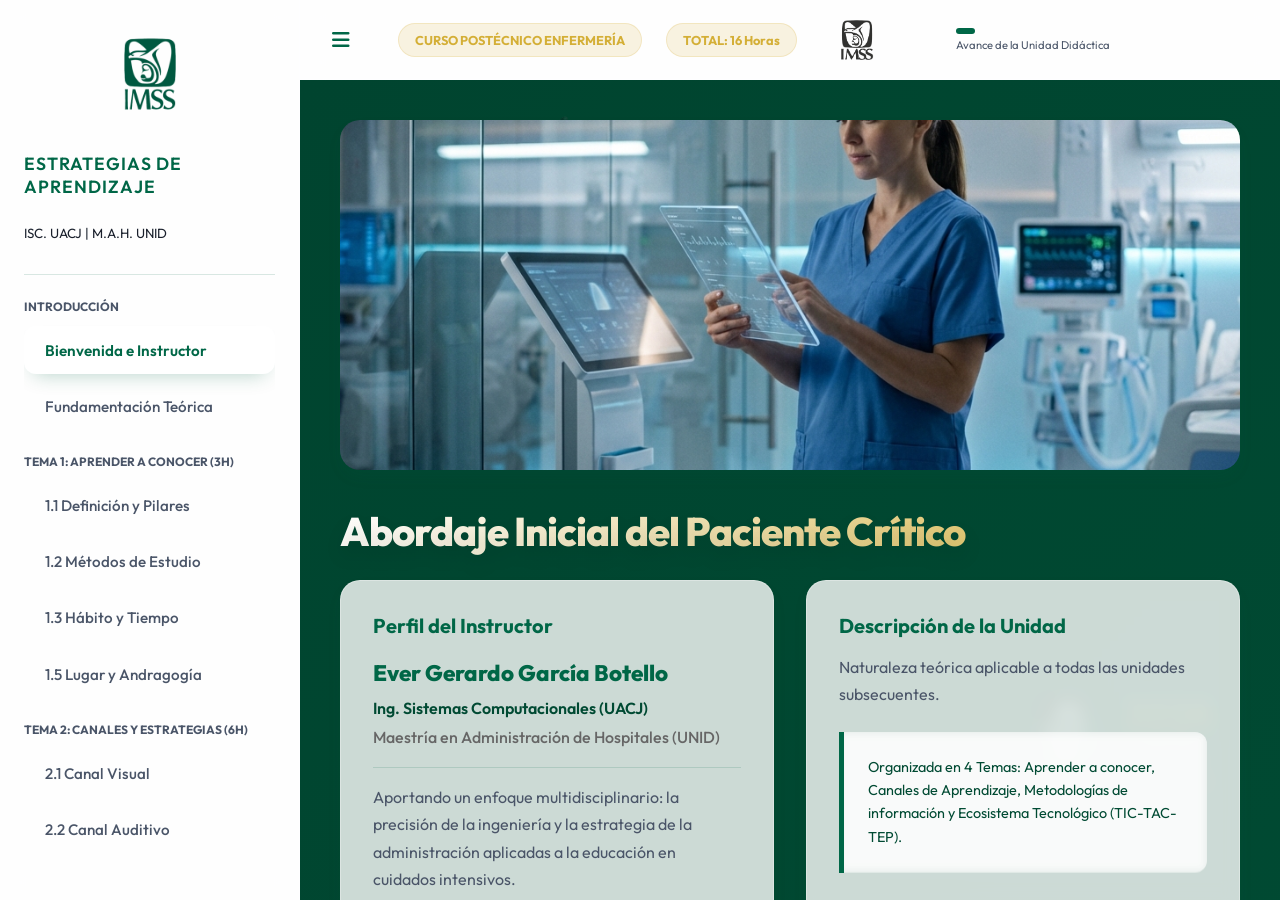
==== commit 70373a71: "update quiz update quiz" ====
--- a/index.html
+++ b/index.html
@@ -61,6 +61,8 @@
                 <div class="nav-group">
                     <span class="nav-group-title">Finalización</span>
                     <a href="#" class="nav-item" onclick="showSection('evaluation')">Evaluación Final</a>
+                    <a href="quiz.html" class="nav-item" style="color: var(--primary); font-weight: bold;"><i
+                            class="fas fa-tasks"></i> Quiz Interactivo</a>
                 </div>
             </nav>
         </aside>
@@ -765,31 +767,15 @@
                                 </div>
                                 <div class="acronym-item">
                                     <dt>T</dt>
-                                    </dd>
+                                    <dd><strong>Tratamiento / Transporte:</strong> Administración de fármacos
+                                        específicos o traslado tras la estabilización inicial.</dd>
                                 </div>
                             </dl>
                         </div>
                     </div>
                 </div>
 
-                <!-- Ejercicio Canal Auditivo -->
-                <div class="assignment-card"
-                    style="margin-top: 3rem; background: rgba(255, 255, 255, 0.95); border-left: 6px solid #3182ce;">
-                    <h3 style="color: #2b6cb0;"><i class="fas fa-stopwatch"></i> Ejercicio Práctico: Canal Auditivo (30
-                        min)</h3>
-                    <p style="color: #1a202c;"><strong>Objetivo:</strong> Emplear la verbalización y el debate para
-                        consolidar conocimiento
-                        farmacológico.</p>
-                    <p><strong>Instrucciones:</strong>
-                        <br>1. Formen parejas. Un compañero será el "Facilitador" y el otro el "Estudiante".
-                        <br>2. El Facilitador explicará en <strong>voz alta</strong> el mecanismo de acción de un
-                        medicamento común en piso (ej. Omeprazol o Ketorolaco) usando una <strong>Metáfora</strong>
-                        creativa.
-                        <br>3. El Estudiante pondrá a prueba la metáfora <strong>debatiendo</strong> un escenario
-                        clínico rápido (ej. "¿Qué pasa si se lo doy a alguien con sangrado?").
-                    </p>
-                    <p><strong>Entregable:</strong> Compartir la mejor metáfora creada con el resto del grupo.</p>
-                </div>
+
             </section>
 
             <!-- ============================================== -->
@@ -897,24 +883,42 @@
                     </div>
                 </div>
 
-                <!-- Ejercicio Canal Kinestésico -->
+                <!-- Ejercicio Integrado: Canal Auditivo y Kinestésico -->
                 <div class="assignment-card"
-                    style="margin-top: 3rem; background: rgba(255, 255, 255, 0.95); border-left: 6px solid #e53e3e;">
-                    <h3 style="color: #c53030;"><i class="fas fa-stopwatch"></i> Ejercicio Práctico: Canal Kinestésico
-                        (15 min)</h3>
-                    <p style="color: #1a202c;"><strong>Objetivo:</strong> Experimentar cómo el movimiento físico mejora
-                        la atención y rompe la fatiga mental.</p>
+                    style="margin-top: 3rem; background: rgba(255, 255, 255, 0.95); border-left: 6px solid #805ad5;">
+                    <h3 style="color: #553c9a;"><i class="fas fa-stopwatch"></i> Ejercicio Práctico Integrado: Canales
+                        Auditivo y Kinestésico (30 min)</h3>
+                    <p style="color: #1a202c;"><strong>Objetivo:</strong> Emplear la verbalización, el debate y el
+                        movimiento físico para consolidar el conocimiento y romper la fatiga mental.</p>
                     <p><strong>Instrucciones:</strong>
-                        <br>1. Pónganse de pie. Todo el grupo realizará una sesión rápida de <strong>Gimnasia
-                            Cerebral</strong>.
-                        <br>2. <strong>Reto Motor:</strong> Con la mano derecha dibujen un círculo en el aire hacia
-                        adelante de forma continua. Al mismo tiempo, con la mano izquierda, dibujen un cuadrado en el
-                        aire.
-                        <br>3. Intenten mantener ambos movimientos por 30 segundos sin detenerse y luego cambien de
-                        mano.
+                        <br><strong>Parte 1 (Kinestésica - 5 min):</strong> Pónganse de pie. Todo el grupo realizará una
+                        sesión
+                        de <strong>Gimnasia Cerebral</strong> (ej. dibujar un círculo en el aire con una mano y un
+                        cuadrado con la otra por 30 seg).
+                        <br><strong>Parte 2 (Auditiva - 25 min):</strong> Formen parejas. Un compañero (Facilitador)
+                        explicará en
+                        <strong>voz alta</strong> el mecanismo de acción de un medicamento (ej. Omeprazol) usando una
+                        <strong>Metáfora</strong> creativa. El Estudiante pondrá a prueba la metáfora
+                        <strong>debatiendo</strong> un escenario clínico rápido.
                     </p>
-                    <p><strong>Entregable:</strong> Compartir en voz alta (Lluvia de ideas rápida) en qué momento
-                        sintieron mayor dificultad y cómo se sintió su nivel de alerta después del ejercicio.</p>
+                    <p><strong>Entregable:</strong> Compartir en voz alta la mejor metáfora creada.</p>
+
+                    <hr style="margin: 1.5rem 0; border: 0; border-top: 1px dashed #cbd5e0;">
+
+                    <h4 style="color: #4a5568; margin-bottom: 0.5rem;"><i class="fas fa-home"></i> Tarea Asincrónica:
+                        Aplicación Clínica</h4>
+                    <p style="color: #2d3748; font-size: 0.9rem; margin-bottom: 0.5rem;"><strong>Objetivo:</strong>
+                        Diseñar recursos educativos propios basados en los canales auditivo y social.</p>
+                    <p style="font-size: 0.9rem;"><strong>Instrucciones:</strong>
+                        <br>1. Diseña una nueva <strong>Nemotecnia (Tema 2.2.5)</strong> original para un proceso
+                        crítico de tu servicio hospitalario.
+                        <br>2. Graba una breve <strong>Nota de Voz (Tema 2.2.2)</strong> (1 a 2 minutos) explicándola de
+                        manera clara.
+                        <br>3. Comparte tu nota de voz con un médico o enfermero de tu servicio para generar una
+                        <strong>Discusión (Tema 2.3.6)</strong> sobre su utilidad.
+                    </p>
+                    <p style="font-size: 0.9rem;"><strong>Entregable:</strong> Subir a la plataforma el archivo de audio
+                        (.mp3/.m4a) y un resumen escrito de un párrafo con la retroalimentación obtenida.</p>
                 </div>
             </section>
 
--- a/style.css
+++ b/style.css
@@ -885,8 +885,62 @@
     }
 
     aside {
+        position: fixed;
+        left: -320px;
+        top: 0;
+        bottom: 0;
+        width: 300px;
+        z-index: 9999;
+        transition: left 0.3s ease;
+        background: rgba(255, 255, 255, 0.95);
+        backdrop-filter: blur(15px);
+        box-shadow: 5px 0 25px rgba(0, 0, 0, 0.15);
+    }
+
+    .dashboard.sidebar-open aside {
+        left: 0;
+    }
+
+    h1 {
+        font-size: 1.8rem;
+    }
+
+    .header-meta .badge {
         display: none;
     }
 
-    /* Could add a mobile menu later */
+    main {
+        padding: 1.5rem 1rem;
+    }
+
+    .card {
+        padding: 1.5rem;
+    }
+
+    .info-block {
+        font-size: 0.85rem;
+        padding: 1rem;
+    }
+
+    .assignment-card {
+        padding: 1.5rem;
+    }
+
+    .assignment-card::after {
+        opacity: 0.02;
+    }
+
+    .timeline {
+        flex-direction: column;
+        gap: 2rem;
+        padding-top: 1rem;
+    }
+
+    .timeline::before {
+        display: none;
+    }
+
+    .hero-img {
+        height: 200px;
+    }
 }
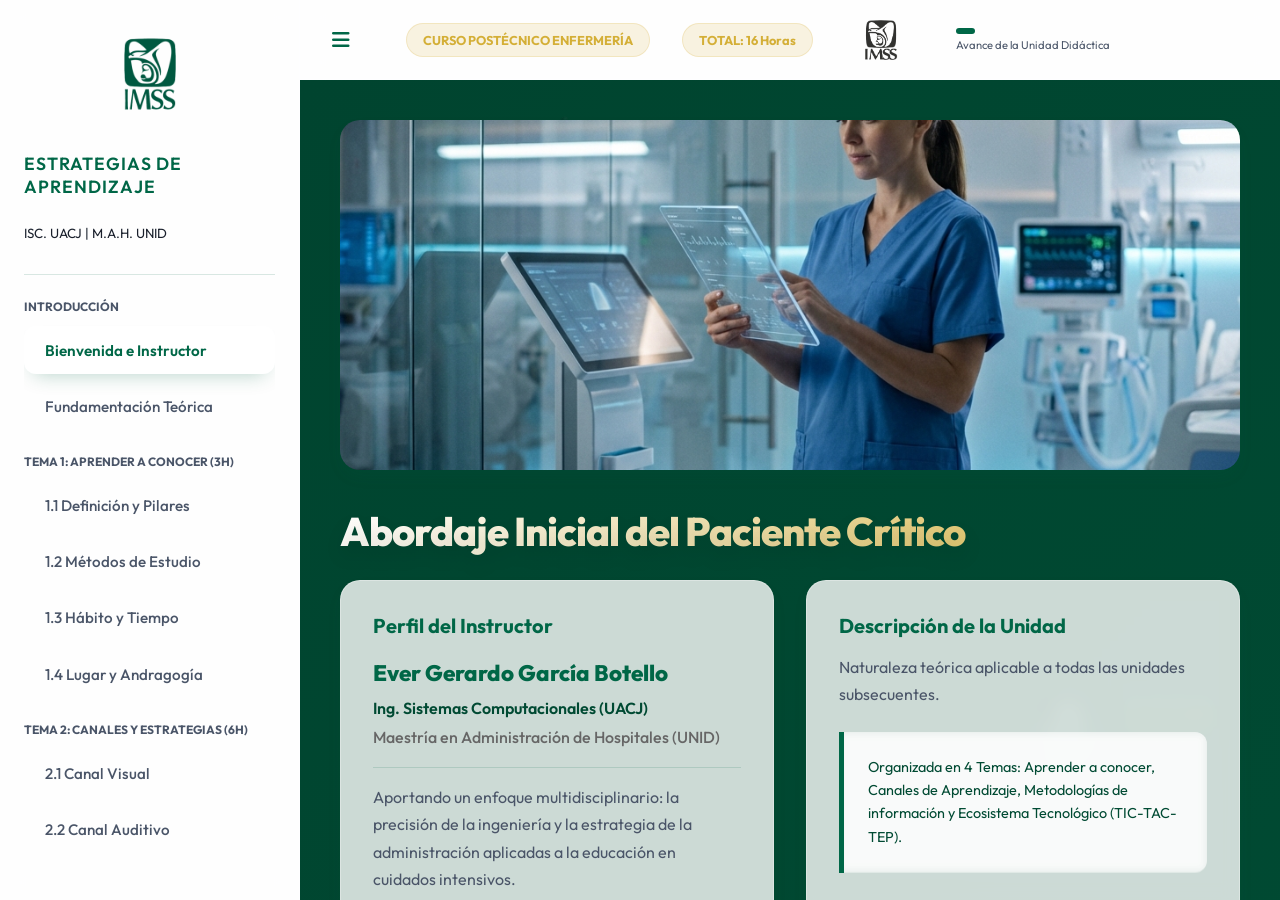
==== commit eaace2a8: "update update" ====
--- a/index.html
+++ b/index.html
@@ -35,7 +35,7 @@
                     <a href="#" class="nav-item" onclick="showSection('t1-1')">1.1 Definición y Pilares</a>
                     <a href="#" class="nav-item" onclick="showSection('t1-2')">1.2 Métodos de Estudio</a>
                     <a href="#" class="nav-item" onclick="showSection('t1-3')">1.3 Hábito y Tiempo</a>
-                    <a href="#" class="nav-item" onclick="showSection('t1-5')">1.5 Lugar y Andragogía</a>
+                    <a href="#" class="nav-item" onclick="showSection('t1-5')">1.4 Lugar y Andragogía</a>
                 </div>
 
                 <div class="nav-group">
--- a/style.css
+++ b/style.css
@@ -38,7 +38,10 @@
     background: var(--bg-main);
     color: var(--text-main);
     overflow: hidden;
-    height: 100vh;
+    height: 100dvh;
+    /* Updated to dvh */
+    width: 100dvw;
+    overflow-x: hidden;
 }
 
 /* Dashboard Layout */
@@ -46,7 +49,9 @@
     display: grid;
     grid-template-columns: var(--sidebar-width) 1fr;
     grid-template-rows: var(--header-height) 1fr;
-    height: 100vh;
+    height: 100dvh;
+    /* Updated to dvh */
+    width: 100dvw;
     transition: grid-template-columns 0.3s ease;
 }
 
@@ -178,7 +183,8 @@
 .header-meta {
     display: flex;
     align-items: center;
-    gap: 1.5rem;
+    gap: 2rem;
+    /* Aumentado para dar mas aire a los badges y el logo */
 }
 
 /* Main Titles and Typography */
@@ -231,7 +237,8 @@
     /* Keep fixed in the viewport area */
     z-index: 0;
     pointer-events: none;
-    opacity: 0.25;
+    opacity: 0.12;
+    /* Reducida la opacidad para que no compita visualmente con el texto */
     width: 250px;
     transition: left 0.3s ease;
     /* Match sidebar animation */
@@ -911,10 +918,13 @@
 
     main {
         padding: 1.5rem 1rem;
+        overflow-x: hidden;
     }
 
     .card {
         padding: 1.5rem;
+        width: 100%;
+        overflow-x: hidden;
     }
 
     .info-block {
@@ -924,6 +934,7 @@
 
     .assignment-card {
         padding: 1.5rem;
+        width: 100%;
     }
 
     .assignment-card::after {
@@ -942,5 +953,13 @@
 
     .hero-img {
         height: 200px;
+        width: 100%;
+        max-width: 100%;
+    }
+
+    .imss-table {
+        display: block;
+        overflow-x: auto;
+        white-space: nowrap;
     }
 }
